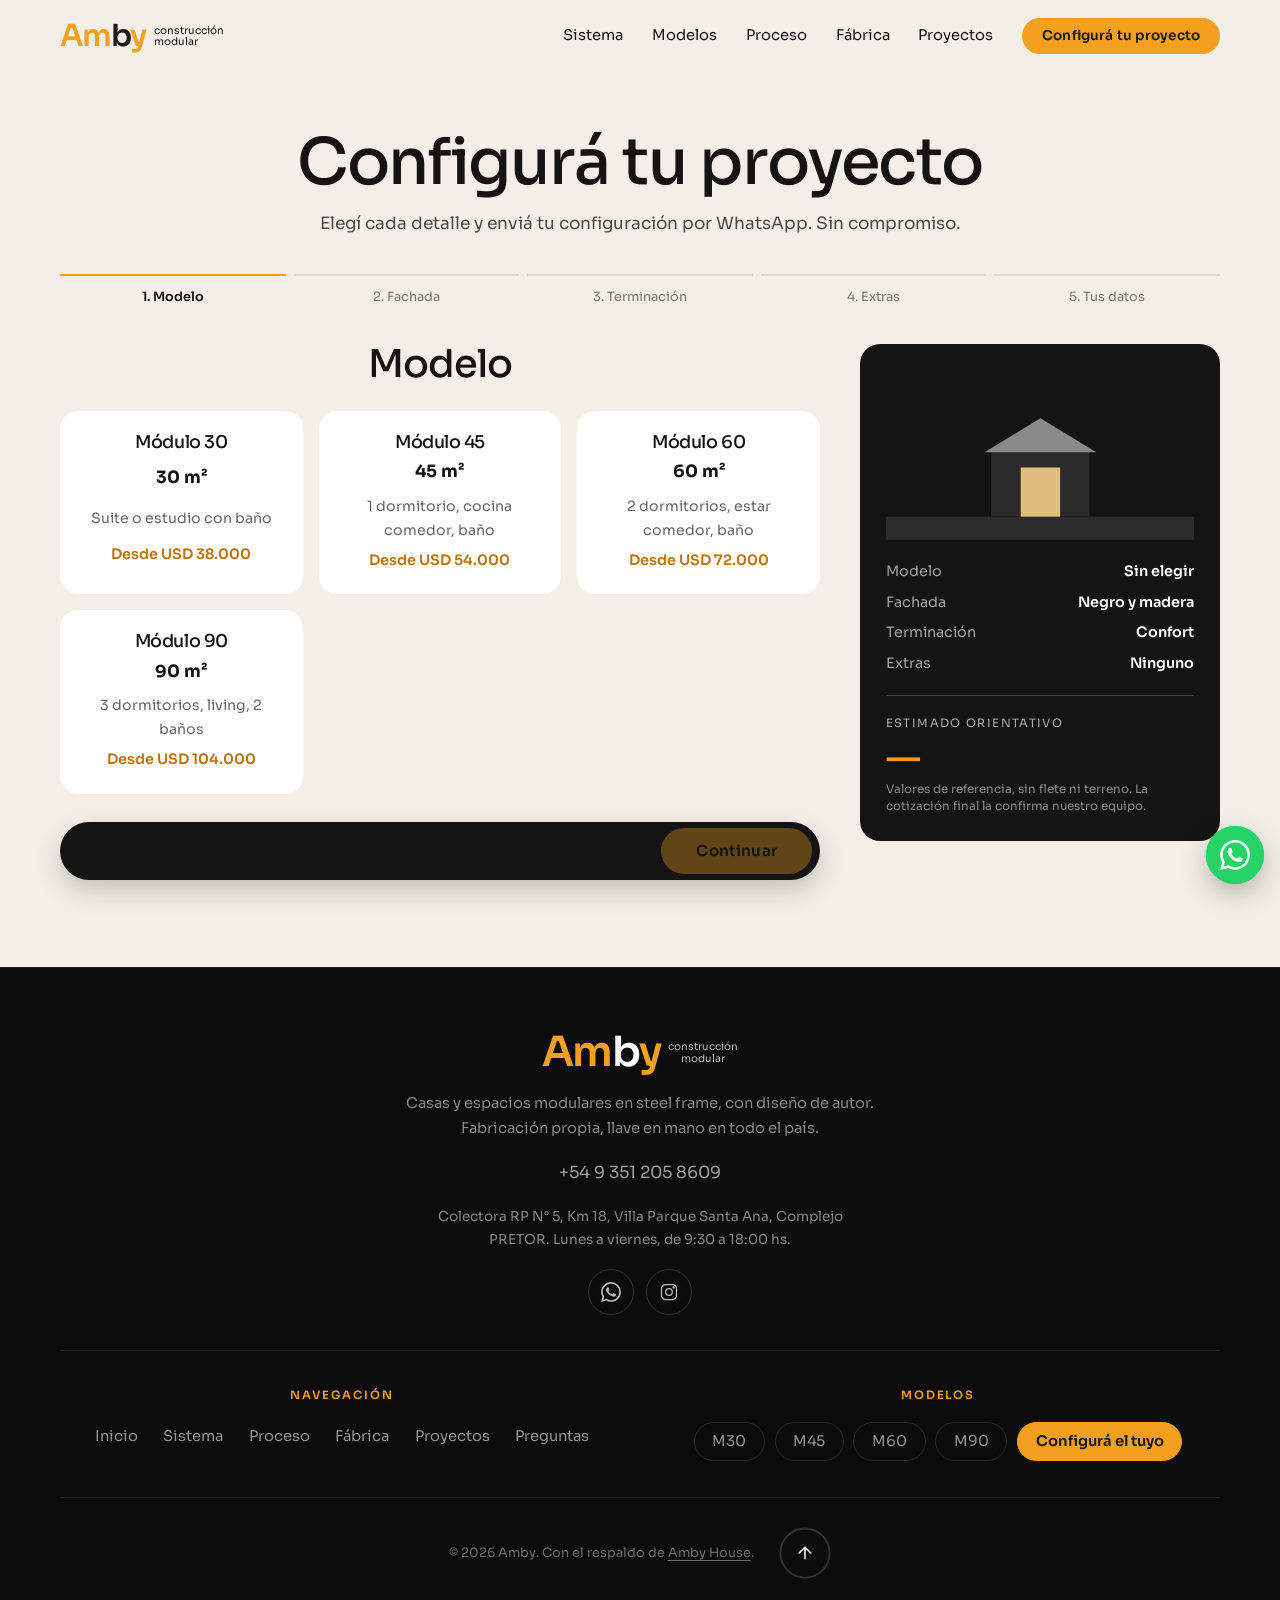
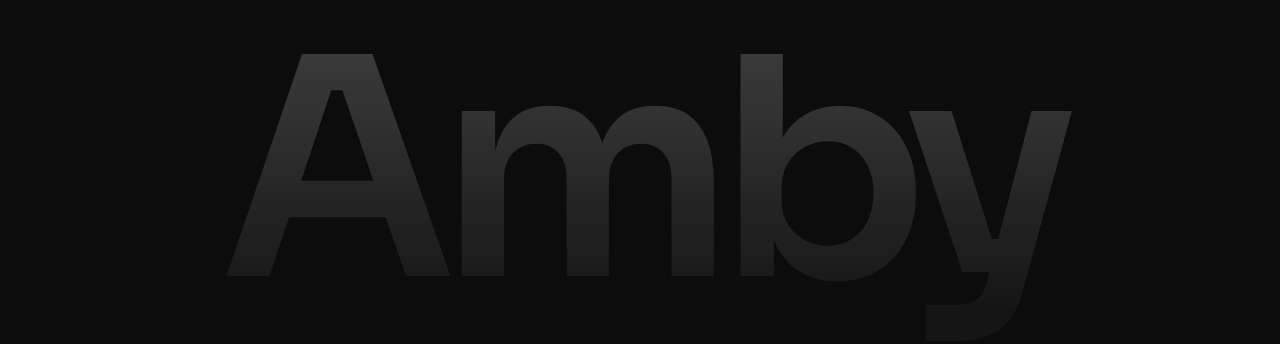
==== configurador.html @ 363e6361 "update" ====
<!DOCTYPE html>
<html lang="es-AR">
<head>
<meta charset="utf-8">
<meta name="viewport" content="width=device-width, initial-scale=1">
<title>Configurá tu proyecto | Amby</title>
<meta name="description" content="Elegí modelo, fachada, terminación y extras de tu casa modular en steel frame y envianos tu proyecto por WhatsApp.">
<link rel="canonical" href="https://TU-DOMINIO.com.ar/configurador.html">
<meta name="theme-color" content="#F3EFE8">
<meta property="og:type" content="website"><meta property="og:locale" content="es_AR">
<meta property="og:title" content="Configurá tu proyecto | Amby"><meta property="og:description" content="Armá tu casa modular en minutos.">
<meta property="og:image" content="https://TU-DOMINIO.com.ar/img/og.jpg">
<link rel="icon" href="img/favicon.svg" type="image/svg+xml">
<link rel="preconnect" href="https://fonts.googleapis.com"><link rel="preconnect" href="https://fonts.gstatic.com" crossorigin>
<link rel="stylesheet" href="https://fonts.googleapis.com/css2?family=Sora:wght@400;500;600&display=swap">
<link rel="stylesheet" href="css/styles.css">
<noscript><style>.rv{opacity:1;transform:none}</style></noscript>
</head>
<body>
<a class="skip" href="#contenido">Saltar al contenido</a><div class="bar"></div>
<header class="top"><div class="wrap">
  <a class="brand" href="index.html" aria-label="Amby, construcción modular"><span>Am<i>b</i>y</span><small>construcción<br>modular</small></a>
  <button class="burger" aria-expanded="false" aria-controls="menu" aria-label="Abrir menú"><i></i><i></i></button>
  <nav id="menu" aria-label="Principal"><a href="index.html#sistema">Sistema</a><a href="index.html#modelos">Modelos</a><a href="index.html#proceso">Proceso</a>
<a href="index.html#fabrica">Fábrica</a><a href="proyectos.html">Proyectos</a><a class="btn small" href="configurador.html">Configurá tu proyecto</a></nav>
</div></header>
<main id="contenido" class="pg"><div class="wrap">
  <h1>Configurá tu proyecto</h1><p>Elegí cada detalle y enviá tu configuración por WhatsApp. Sin compromiso.</p>
  <ol class="stp" id="stp" aria-label="Pasos"></ol><p class="stl" id="stl" aria-live="polite"></p>
  <div class="cfg"><div><div id="panel" aria-live="polite"></div>
    <div class="nav2"><button class="back" id="back" type="button" aria-label="Volver al paso anterior"><svg viewBox="0 0 24 24" aria-hidden="true"><path d="M19 12H5M12 19l-7-7 7-7"/></svg></button><p class="mini" id="mini"></p><button class="btn" id="next" type="button">Continuar</button></div></div>
    <aside class="side" id="sum" aria-label="Resumen de tu proyecto"></aside></div>
</div></main>
<footer><div class="wrap">
  <div class="f-head">
    <a class="brand" href="index.html" aria-label="Amby, construcción modular"><span>Am<i>b</i>y</span><small>construcción<br>modular</small></a>
    <p>Casas y espacios modulares en steel frame, con diseño de autor. Fabricación propia, llave en mano en todo el país.</p>
    <a class="f-tel" data-d="empresa.tel" href="https://wa.me/5493512058609" data-wa="">+54 9 351 205 8609</a>
    <p class="f-addr"><span data-d="empresa.direccion">Colectora RP N° 5, Km 18, Villa Parque Santa Ana, Complejo PRETOR</span>. <span data-d="empresa.horario">Lunes a viernes, de 9:30 a 18:00 hs</span>.</p>
    <div class="f-soc"><a href="https://wa.me/5493512058609" aria-label="WhatsApp" data-wa=""><svg viewBox="0 0 24 24" fill="none" stroke="currentColor" stroke-width="1.5" stroke-linecap="round" stroke-linejoin="round" aria-hidden="true"><path d="M21 12a9 9 0 0 1-13.4 7.8L3 21l1.3-4.4A9 9 0 1 1 21 12z"/><path d="M9 8.5c0 3.5 3 6.5 6.5 6.5l1.2-1.4-2-1-.9.8c-.9-.4-1.8-1.3-2.2-2.2l.8-.9-1-2z"/></svg></a><a href="https://www.instagram.com/amby.arg" rel="noopener" aria-label="Instagram"><svg viewBox="0 0 24 24" fill="none" stroke="currentColor" stroke-width="1.5" stroke-linecap="round" stroke-linejoin="round" aria-hidden="true"><rect x="3" y="3" width="18" height="18" rx="5"/><circle cx="12" cy="12" r="4"/><circle cx="17.5" cy="6.5" r=".6"/></svg></a></div>
  </div>
  <div class="f-links">
    <div class="f-grp" role="navigation" aria-label="Navegación del sitio"><span>Navegación</span><div><a href="index.html">Inicio</a><a href="index.html#sistema">Sistema</a><a href="index.html#proceso">Proceso</a>
<a href="index.html#fabrica">Fábrica</a><a href="proyectos.html">Proyectos</a><a href="index.html#faq">Preguntas</a></div></div>
    <div class="f-grp" role="navigation" aria-label="Modelos"><span>Modelos</span><div class="pills"><a href="modelo-m30.html">M30</a><a href="modelo-m45.html">M45</a><a href="modelo-m60.html">M60</a><a href="modelo-m90.html">M90</a><a class="pcta" href="configurador.html">Configurá el tuyo</a></div></div>
  </div>
  <div class="f-bot"><p>© <span id="y">2026</span> Amby. Con el respaldo de <a href="https://ambyhouse.com" rel="noopener">Amby House</a>.</p><button class="up" type="button" aria-label="Volver arriba"><svg class="rg" viewBox="0 0 44 44" aria-hidden="true"><circle class="tr" cx="22" cy="22" r="20"/><circle class="pg2" cx="22" cy="22" r="20" pathLength="1"/></svg><svg class="ar" viewBox="0 0 24 24" aria-hidden="true"><path d="M12 19V5M5 12l7-7 7 7"/></svg></button></div>
  <div class="f-mark" aria-hidden="true">Amby</div>
</div></footer>
<script src="js/data.js" defer></script>
<script src="js/configurador.js" defer></script>
<script src="js/main.js" defer></script>
<a class="wa" href="https://wa.me/5493512058609?text=Hola%20Amby%2C%20quiero%20consultar%20por%20un%20proyecto" target="_blank" rel="noopener" aria-label="Escribinos por WhatsApp" data-wa="consulta"><svg viewBox="0 0 24 24" fill="none" stroke="currentColor" stroke-width="1.7" stroke-linecap="round" stroke-linejoin="round" aria-hidden="true"><path d="M21 12a9 9 0 0 1-13.4 7.8L3 21l1.3-4.4A9 9 0 1 1 21 12z"/><path d="M9 8.5c0 3.5 3 6.5 6.5 6.5l1.2-1.4-2-1-.9.8c-.9-.4-1.8-1.3-2.2-2.2l.8-.9-1-2z"/></svg></a>
</body></html>
---- css/styles.css ----
:root{--o:#F2A01E;--od:#B9740A;--ink:#141414;--iv:#F3EFE8;--r:20px;--f:'Sora',system-ui,sans-serif;--s:'Cormorant Garamond',Georgia,serif;--e:cubic-bezier(.2,.7,.2,1);--pad:clamp(1.1rem,4vw,2.5rem);--ln:rgba(128,128,128,.35)}
*{box-sizing:border-box;margin:0;min-width:0;-webkit-tap-highlight-color:transparent}
html{scroll-behavior:smooth;scroll-padding-top:84px;overflow-x:clip;max-width:100%}
@supports not (overflow:clip){html,body{overflow-x:hidden}}
body{font:400 1.0625rem/1.7 var(--f);color:var(--ink);background:var(--iv);overflow-x:clip;max-width:100%;overflow-wrap:break-word;-webkit-font-smoothing:antialiased;animation:pg .8s var(--e)}
@keyframes pg{from{opacity:0}}
img,svg{max-width:100%;display:block}img{background:#2b2b2b;object-fit:cover;height:auto}
a{color:inherit}button{font:inherit;color:inherit}
:focus{outline:0}:focus-visible{outline:3px solid var(--o);outline-offset:3px}
.skip{position:absolute;left:-999px}.skip:focus{left:8px;top:8px;background:#fff;padding:8px;z-index:99}
.wrap{width:100%;max-width:1240px;margin-inline:auto;padding-inline:var(--pad)}
.sec{padding-block:clamp(4rem,10vw,8rem)}.alt{background:var(--ink);color:#fff}.dark{background:#0c0c0c;color:#fff}
h1,h2,h3{font-weight:500;line-height:1.08;letter-spacing:-.03em}
h2{font-size:clamp(2rem,5vw,3.6rem);margin-bottom:3rem;max-width:20ch}
h2::before{content:"";display:block;width:56px;height:2px;background:var(--o);margin-bottom:1.3rem;transform-origin:left;transition:transform 1.1s var(--e) .25s}h2.rv::before{transform:scaleX(0)}h2.rv.in::before{transform:none}

h3{font-weight:600;font-size:1.1rem;letter-spacing:0}
.bar{position:fixed;top:0;left:0;height:2px;width:100%;background:var(--o);transform:scaleX(var(--p,0));transform-origin:0;z-index:60}
.top{position:fixed;top:0;left:0;right:0;z-index:50;color:#fff;background:rgba(14,14,14,.85);backdrop-filter:blur(14px);transition:background .4s}
body.home .top:not(.sc){background:linear-gradient(rgba(14,14,14,.5),transparent);backdrop-filter:none}
.top .wrap{display:flex;align-items:center;justify-content:space-between;height:72px;transition:height .4s}.top.sc .wrap{height:60px}
.brand{display:flex;gap:.5rem;align-items:center;text-decoration:none}
.brand span{font:600 1.9rem/1 var(--f);color:var(--o);letter-spacing:-.04em}.brand small{font-size:.65rem;line-height:1.1}
nav{display:flex;gap:1.8rem;align-items:center}
nav a:not(.btn){text-decoration:none;font-size:.92rem;position:relative}
nav a:not(.btn)::after{content:"";position:absolute;left:0;bottom:-5px;height:1px;width:100%;background:var(--o);transform:scaleX(0);transform-origin:right;transition:transform .4s var(--e)}
nav a:not(.btn):hover::after{transform:scaleX(1);transform-origin:left}
.burger{display:none;background:0;border:0;width:44px;height:44px;cursor:pointer}
.burger i{display:block;height:2px;background:#fff;margin:7px 10px;transition:transform .3s}
.burger[aria-expanded=true] i:first-child{transform:translateY(4.5px) rotate(45deg)}.burger[aria-expanded=true] i:last-child{transform:translateY(-4.5px) rotate(-45deg)}
.btn{display:inline-block;background:var(--o);color:var(--ink);font-weight:600;padding:.95rem 2rem;border-radius:99px;border:0;text-decoration:none;cursor:pointer;position:relative;overflow:hidden;transition:transform .25s var(--e),box-shadow .3s;user-select:none}
.btn::after{content:"";position:absolute;inset:0;background:linear-gradient(100deg,transparent 30%,rgba(255,255,255,.6),transparent 70%);transform:translateX(-120%)}
.btn:hover{box-shadow:0 12px 30px rgba(242,160,30,.45)}.btn:hover::after{transform:translateX(120%);transition:transform .8s}
.btn:active{transform:scale(.96)}.btn.small{padding:.55rem 1.2rem;font-size:.88rem}.btn.ghost{background:0;box-shadow:inset 0 0 0 1.5px currentColor}.btn.ghost:hover{box-shadow:inset 0 0 0 1.5px var(--o);color:var(--o)}
.btn[disabled]{opacity:.35;pointer-events:none}
.link{font-weight:600;text-underline-offset:6px;text-decoration-color:var(--o)}
.hero{position:relative;min-height:100svh;display:grid;align-items:end;color:#fff;isolation:isolate;overflow:hidden;padding:9rem 0 clamp(3rem,9vh,6rem)}
.hero-img{position:absolute;inset:0;z-index:-1}
.hero-img img{width:100%;height:116%;transform:translateY(var(--py,0));animation:zoom 2.2s var(--e) both}
.hero-img::after{content:"";position:absolute;inset:0;background:linear-gradient(180deg,rgba(14,14,14,.45),rgba(14,14,14,.05) 40%,rgba(14,14,14,.9))}
@keyframes zoom{from{scale:1.18;opacity:.3}}
.hero h1{font-size:clamp(2.2rem,7.5vw,6rem);max-width:13ch}.hero h1 span{display:block;overflow:hidden;padding-bottom:.08em}
.hero h1 span>i{display:block;font-style:normal;animation:up 1s var(--e) both}.hero h1 span:nth-child(2)>i{animation-delay:.15s}
.hero h1 b{font:italic 500 1.12em/1 var(--s);color:var(--o);letter-spacing:-.01em}
@keyframes up{from{transform:translateY(105%)}}
.hero p{max-width:44ch;margin:1.8rem 0 2.2rem;font-size:1.1rem;color:rgba(255,255,255,.85);animation:fd 1s var(--e) .5s both}
.acts{display:flex;gap:1.5rem;align-items:center;flex-wrap:wrap}.hero .acts{animation:fd 1s var(--e) .65s both}
@keyframes fd{from{opacity:0;transform:translateY(16px)}}
.hero::after{content:"";position:absolute;right:var(--pad);bottom:0;width:1px;height:70px;background:linear-gradient(var(--o),transparent);animation:cue 2.2s ease-in-out infinite;transform-origin:top}
@keyframes cue{0%{transform:scaleY(0)}60%{transform:scaleY(1);opacity:1}100%{opacity:0}}
.facts{background:var(--ink);color:#fff;padding-block:4rem}.facts .wrap{display:grid;grid-template-columns:repeat(3,minmax(0,1fr));gap:1.2rem}
.facts p{border-top:1px solid var(--ln);padding-top:1rem;font-size:.8rem;letter-spacing:.12em;text-transform:uppercase}
.facts strong{display:block;font-weight:500;font-size:clamp(2rem,6vw,4.5rem);line-height:1.1;letter-spacing:-.03em;text-transform:none;color:var(--o)}
.strip{overflow:hidden;background:var(--o);color:var(--ink);padding:1.1rem 0;white-space:nowrap}
.strip div{display:inline-flex;gap:3rem;animation:mq 30s linear infinite;font:italic 500 1.5rem/1 var(--s)}.strip:hover div{animation-play-state:paused}
@keyframes mq{to{transform:translateX(-50%)}}
.rules{list-style:none;padding:0;display:grid;grid-template-columns:repeat(auto-fit,minmax(min(100%,230px),1fr));gap:2.5rem;counter-reset:r}
.rules li{counter-increment:r;border-top:1px solid var(--ln);padding-top:1.2rem}
.rules li::before{content:"0" counter(r);display:block;font:italic 500 2.6rem/1 var(--s);color:var(--od);margin-bottom:1rem;transition:transform .5s var(--e)}.rules li:hover::before{transform:translateX(10px)}
.cards{display:grid;grid-template-columns:repeat(auto-fit,minmax(min(100%,250px),1fr));gap:1.2rem}
.card{position:relative;aspect-ratio:3/4;border-radius:var(--r);overflow:hidden;color:#fff;text-decoration:none;isolation:isolate;transition:box-shadow .4s}
.card:hover{box-shadow:0 30px 60px rgba(0,0,0,.5)}
.card .im,.card img{position:absolute;inset:0;width:100%;height:100%}.card img{transition:transform 1.1s var(--e)}.card:hover img{transform:scale(1.07)}
.card::before{content:"";position:absolute;inset:0;z-index:1;background:linear-gradient(transparent 35%,rgba(10,10,10,.92))}
.card::after{content:"";position:absolute;inset:0;z-index:1;background:radial-gradient(380px circle at var(--mx,50%) var(--my,50%),rgba(242,160,30,.2),transparent 60%);opacity:0;transition:opacity .4s;pointer-events:none}.card:hover::after{opacity:1}
.card .t{position:absolute;z-index:2;left:0;right:0;bottom:0;padding:1.6rem;display:grid;gap:.4rem}
.card h3{font-weight:500;font-size:1.9rem;letter-spacing:-.02em}.card span{opacity:.8;font-size:.9rem}
.card em{font-style:normal;color:var(--o);font-weight:600;font-size:.9rem;max-height:0;opacity:0;overflow:hidden;transition:max-height .5s var(--e),opacity .5s}.card:hover em,.card:focus-visible em{max-height:2rem;opacity:1}
@media(hover:none){.card em{max-height:2rem;opacity:1}}
.steps{list-style:none;padding:0;display:grid;grid-template-columns:repeat(auto-fit,minmax(min(100%,200px),1fr));gap:2rem;counter-reset:s;position:relative}
.steps::before,.steps::after{content:"";position:absolute;left:0;top:24px;height:1px;width:100%;background:var(--ln)}.steps::after{background:var(--o);transform:scaleX(var(--sp,0));transform-origin:left}
.steps li{counter-increment:s;position:relative;z-index:1}
.steps li::before{content:counter(s);display:grid;place-items:center;width:48px;height:48px;border:1px solid var(--o);border-radius:50%;margin-bottom:1.2rem;font-weight:600;background:var(--iv);transition:background .5s .2s}.steps li.in::before{background:var(--o)}
.grid{display:grid;grid-template-columns:repeat(6,minmax(0,1fr));gap:1.2rem}.grid figure{grid-column:span 2}.grid figure:nth-child(-n+2){grid-column:span 3}
.grid .im{overflow:hidden;border-radius:var(--r);margin-bottom:.9rem}.grid img{width:100%;aspect-ratio:10/7;transition:transform 1s var(--e)}.grid figure:hover img{transform:scale(1.06)}
.rv .im img,.rv.main img,.thumbs .rv img{scale:1.2;transition:scale 1.8s var(--e)}.rv.in .im img,.rv.in.main img,.thumbs .rv.in img{scale:1}
details{border-bottom:1px solid var(--ln);padding:1.3rem 0;max-width:780px}summary{cursor:pointer;font-weight:600;list-style:none;display:flex;justify-content:space-between;gap:1rem}summary::-webkit-details-marker{display:none}
summary::after{content:"+";transition:transform .4s var(--e);font-size:1.5rem;line-height:1;color:var(--od)}details[open] summary::after{transform:rotate(135deg)}details p{margin-top:.7rem}
.cta{text-align:center;background:radial-gradient(70% 90% at 50% 0%,rgba(242,160,30,.25),#0c0c0c 72%)}.cta .wrap{display:grid;gap:1.6rem;justify-items:center}.cta h2{margin:0;max-width:16ch;font-size:clamp(2.2rem,6vw,4.5rem)}.cta h2::before{margin-inline:auto;transform-origin:center}.cta p{max-width:48ch;opacity:.8}.cta .acts{justify-content:center}
footer{background:#0c0c0c;color:#bbb;padding-block:3.5rem;font-size:.92rem;border-top:1px solid #222}footer .wrap{display:grid;gap:.6rem}.tiny{font-size:.78rem;opacity:.5}
.rv{opacity:0;transform:translateY(32px);transition:opacity .9s var(--e),transform .9s var(--e);transition-delay:var(--d,0s)}.rv.in{opacity:1;transform:none}
.pg{padding-block:8rem 5rem}.pg h1{font-size:clamp(2.2rem,6vw,4rem);margin-bottom:.8rem}.pg>.wrap>p{margin-bottom:2.2rem;opacity:.75}
.stp{list-style:none;padding:0;display:flex;gap:.5rem;margin-bottom:2.2rem}.stp li{flex:1;font-size:.8rem;padding-top:.7rem;border-top:2px solid var(--ln);transition:border-color .5s,color .5s;opacity:.55}.stp li.on{border-color:var(--o);opacity:1;font-weight:600}
.cfg{display:grid;grid-template-columns:minmax(0,1fr) minmax(0,360px);gap:2.5rem;align-items:start}
.opts{display:grid;grid-template-columns:repeat(auto-fill,minmax(min(100%,210px),1fr));gap:1rem}
.opt{text-align:left;background:#fff;border:1.5px solid transparent;border-radius:18px;padding:1.3rem;cursor:pointer;display:grid;gap:.4rem;transition:border-color .3s,transform .3s var(--e),box-shadow .3s}
.opt:hover{transform:translateY(-5px);box-shadow:0 18px 36px rgba(0,0,0,.1)}.opt[aria-pressed=true]{border-color:var(--o);box-shadow:0 0 0 4px rgba(242,160,30,.18)}
.opt small{opacity:.65}.sw{width:100%;height:60px;border-radius:12px;margin-bottom:.4rem;box-shadow:inset 0 0 0 1px rgba(0,0,0,.12)}
.panel{animation:fade .6s var(--e)}@keyframes fade{from{opacity:0;transform:translateX(20px)}}
.nav2{display:flex;justify-content:space-between;margin-top:2rem}
.side{position:sticky;top:92px;background:var(--ink);color:#fff;border-radius:var(--r);padding:1.6rem;display:grid;gap:1.2rem}
.side svg{width:100%;height:auto}.side .roof,.side .wall{transition:fill .6s}
.side dl{display:grid;grid-template-columns:auto minmax(0,1fr);gap:.4rem 1rem;font-size:.9rem}.side dt{opacity:.6}.side dd{text-align:right;font-weight:600}
.fm{display:grid;gap:1rem;max-width:520px}.fm label{display:grid;gap:.3rem;font-size:.9rem;font-weight:600}
.fm input,.fm textarea{font:300 1rem var(--f);padding:.85rem 1rem;border:1.5px solid transparent;border-radius:14px;background:#fff;width:100%}.fm input:focus,.fm textarea:focus{border-color:var(--o)}
.err{color:#b00020;font-size:.9rem}
.md{display:grid;grid-template-columns:minmax(0,1.2fr) minmax(0,1fr);gap:clamp(1.5rem,4vw,3.5rem);align-items:start}
.md .main{border-radius:var(--r);overflow:hidden;aspect-ratio:4/3}.md .main img{width:100%;height:100%}
.thumbs{display:grid;grid-template-columns:1fr 1fr;gap:1rem;margin-top:1rem}.thumbs>div{border-radius:18px;overflow:hidden}.thumbs img{width:100%;aspect-ratio:4/3}
.specs{display:grid;grid-template-columns:auto minmax(0,1fr);gap:.8rem 1.5rem;margin:1.5rem 0 2rem;padding:1.3rem 0;border-block:1px solid var(--ln)}.specs dt{opacity:.6}.specs dd{font-weight:600}
.crumb{font-size:.85rem;opacity:.7;margin-bottom:1.2rem}.crumb a{text-underline-offset:4px}
.chips{display:flex;gap:.6rem;flex-wrap:wrap;margin-bottom:2rem}
.chip{background:0;border:1.5px solid var(--ln);border-radius:99px;padding:.5rem 1.2rem;cursor:pointer;transition:background .3s,border-color .3s}.chip:hover{border-color:var(--o)}.chip[aria-pressed=true]{background:var(--o);border-color:var(--o);color:var(--ink);font-weight:600}
.grid figure.out{display:none}.grid figure.pop{animation:pop .6s var(--e)}@keyframes pop{from{opacity:0;transform:scale(.95)}}.grid.flt figure{grid-column:span 2}
@media(max-width:860px){
 .burger{display:block}
 nav{position:absolute;top:100%;left:0;right:0;flex-direction:column;align-items:flex-start;background:#141414;padding:1.2rem var(--pad) 1.8rem;gap:1.2rem;clip-path:inset(0 0 100% 0);transition:clip-path .5s var(--e)}
 nav.open{clip-path:inset(0)}
 .cfg,.md{grid-template-columns:minmax(0,1fr)}.side{position:static}
 .grid{grid-template-columns:repeat(2,minmax(0,1fr))}.grid figure,.grid figure:nth-child(-n+2),.grid.flt figure{grid-column:span 1}.grid figure:last-child:nth-child(odd){grid-column:span 2}
 .steps::before,.steps::after{display:none}.stp li{font-size:0}.stp li.on{font-size:.8rem}
 .facts p{font-size:.68rem}
}
@media(prefers-reduced-motion:reduce){*,*::before,*::after{animation:none!important;transition:none!important;scroll-behavior:auto!important}.rv{opacity:1;transform:none}.rv .im img,.rv.main img{scale:1}h2::before{transform:none}}
/* ajustes: imágenes, placeholders, stepper, tipografía */
h1,h2,h3,summary,.chip,.btn,.opt{overflow-wrap:normal;hyphens:none}
.ph{background:#2b2b2b url("data:image/svg+xml,%3Csvg xmlns='http://www.w3.org/2000/svg' viewBox='0 0 64 64'%3E%3Cpath d='M10 52V30L32 10l22 20v22z' fill='none' stroke='%23F2A01E' stroke-width='1.5' opacity='.55'/%3E%3C/svg%3E") center/72px no-repeat}
.panel h2{font-size:clamp(1.6rem,4vw,2.4rem);margin-bottom:1.6rem}.panel h2::before{display:none}
.stl{display:none}
@media(max-width:860px){
 .stp li,.stp li.on{font-size:0;min-height:0}
 .stl{display:block;font-size:.85rem;font-weight:600;margin:-1.2rem 0 1.6rem}
 .nav2{padding:1.2rem 0 .9rem}
}
@media(max-width:560px){
 .grid,.grid.flt{grid-template-columns:minmax(0,1fr)}.grid figure,.grid figure:nth-child(-n+2),.grid.flt figure,.grid figure:last-child:nth-child(odd){grid-column:span 1}
 .thumbs{gap:.7rem}
}
/* pulido general */
::selection{background:var(--o);color:var(--ink)}
html{scrollbar-width:thin;scrollbar-color:var(--o) var(--ink)}
.btn{display:inline-flex;align-items:center;justify-content:center;white-space:nowrap;line-height:1.2;letter-spacing:.01em;padding:.9rem 1.9rem;font-size:.95rem}
.btn.small{padding:.6rem 1.25rem;font-size:.85rem}
.fm textarea{resize:none;height:7.5rem}
.panel.still{animation:none}
.opt .pr,.pr{font-style:normal;color:var(--od);font-weight:600;font-size:.9rem}
.card .from{color:var(--o);font-weight:600;opacity:1}
.side svg{max-height:210px;margin-inline:auto}.side dd small{display:block;opacity:.65;font-weight:400;font-size:.8rem}
.tot{border-top:1px solid rgba(255,255,255,.18);padding-top:1.1rem;display:grid;gap:.3rem}.tot span{font-size:.72rem;letter-spacing:.12em;text-transform:uppercase;opacity:.65}
.tot strong{font-weight:500;font-size:2.4rem;line-height:1;color:var(--o);letter-spacing:-.02em;font-variant-numeric:tabular-nums}.tot small{opacity:.5;font-size:.74rem;line-height:1.45}
.mini{display:none}
@media(min-width:861px){footer .wrap{grid-template-columns:minmax(0,1fr) auto}footer .tiny{grid-column:1/-1;border-top:1px solid #222;padding-top:1rem;margin-top:.8rem}}
@media(max-width:860px){
 .nav2{flex-wrap:wrap;gap:.7rem;align-items:center}.mini{display:block;flex-basis:100%;text-align:center;font-size:.8rem;opacity:.85}.mini strong{color:var(--od);font-weight:600}
 .nav2 .btn{padding:.8rem 1.4rem;font-size:.92rem}#next{flex:1}
}
@media(max-width:860px){.nav2{padding-top:2.2rem}}
/* centrado y composición */
h2{text-align:center;margin-inline:auto}h2::before{margin-inline:auto;transform-origin:center}
.hero{align-items:center;text-align:center;padding-block:8rem 6rem}.hero h1{margin-inline:auto;max-width:15ch}.hero p{margin-inline:auto}.hero .acts{justify-content:center}.hero::after{left:50%;right:auto}
.facts p,.rules li,.steps li,.card .t,.grid figcaption,.opt{text-align:center}
.card .t{justify-items:center}.steps li::before{margin-inline:auto}.opt{justify-items:center}
details{margin-inline:auto}.chips,.pg>.wrap>.acts{justify-content:center}
.pg>.wrap>h1,.pg>.wrap>p:not(.crumb),.stl,.stp li{text-align:center}.fm{margin-inline:auto}.panel h2{text-align:center}
/* footer */
footer{padding-block:5rem 0;overflow:hidden;text-align:center}footer .wrap{display:block}
.f-head{display:grid;justify-items:center;gap:1.3rem;padding-bottom:3rem}.f-head p{max-width:46ch;opacity:.7}.f-head .brand{justify-content:center}.f-head .brand span{font-size:2.6rem}
.f-soc{display:flex;gap:.8rem}.f-soc a{width:46px;height:46px;border-radius:50%;border:1px solid #333;display:grid;place-items:center;transition:background .3s,border-color .3s,color .3s,transform .4s var(--e)}.f-soc a:hover{background:var(--o);border-color:var(--o);color:var(--ink);transform:translateY(-4px)}.f-soc svg{width:20px;height:20px}
.f-bot{display:flex;justify-content:center;align-items:center;gap:1.5rem;flex-wrap:wrap;padding-block:1.8rem;font-size:.8rem}.f-bot p{opacity:.55}.f-bot a{text-underline-offset:3px}
.up{width:44px;height:44px;border-radius:50%;border:1px solid #333;background:0;color:#fff;cursor:pointer;font-size:1.1rem;transition:background .3s,border-color .3s,color .3s,transform .4s var(--e)}.up:hover{background:var(--o);border-color:var(--o);color:var(--ink);transform:translateY(-4px)}
.f-mark{font:600 clamp(5rem,27vw,19rem)/.78 var(--f);letter-spacing:-.06em;color:transparent;-webkit-text-stroke:1px rgba(255,255,255,.1);user-select:none;margin-bottom:-.06em;height:.8em;overflow:hidden}
.hero-img.ph{background-image:none}
/* footer compacto y hero móvil */
footer{padding-top:4rem}.f-head{padding-bottom:2.2rem;gap:1.1rem}.f-tel{font-size:1.05rem;text-decoration:none;opacity:.85;transition:color .3s}.f-tel:hover{color:var(--o)}
.f-links{display:grid;grid-template-columns:repeat(2,minmax(0,1fr));gap:2rem;padding:2.2rem 0;border-block:1px solid #222}
.f-grp{display:grid;gap:1rem;justify-items:center;align-content:start}.f-grp>span{font-size:.72rem;letter-spacing:.16em;text-transform:uppercase;color:var(--o);font-weight:600}
.f-grp div{display:flex;flex-wrap:wrap;justify-content:center;gap:.5rem 1.6rem}
.f-grp a{text-decoration:none;opacity:.78;padding-block:.15rem;background:linear-gradient(var(--o),var(--o)) 50% 100%/0 1px no-repeat;transition:opacity .3s,color .3s,background-size .4s var(--e),border-color .3s}.f-grp a:hover{opacity:1;color:#fff;background-size:100% 1px}
.f-grp .pills{gap:.6rem}.f-grp .pills a{border:1px solid #333;border-radius:99px;padding:.4rem 1.1rem;background:none}.f-grp .pills a:hover{border-color:var(--o);color:var(--o)}
.f-grp .pills a.pcta{background:var(--o);border-color:var(--o);color:var(--ink);opacity:1;font-weight:600}.f-grp .pills a.pcta:hover{color:var(--ink);filter:brightness(1.08)}
@media(max-width:700px){
 .f-links{grid-template-columns:minmax(0,1fr);gap:1.6rem;padding:1.8rem 0}.f-grp div{gap:.4rem 1.3rem}.f-grp .pills{gap:.5rem}
 .hero p{display:none}.hero .acts{flex-wrap:nowrap;gap:.7rem}.hero .acts .btn{padding:.8rem 1.35rem;font-size:.9rem}.hero h1{font-size:clamp(2.4rem,11vw,3.2rem)}
}
@media(min-width:421px){.d{display:inline}}@media(max-width:420px){.d{display:none}}
.hero .btn.ghost,.dark .btn.ghost,.alt .btn.ghost{color:#fff}.hero .btn.ghost:hover,.dark .btn.ghost:hover{color:var(--o)}
.f-grp a{white-space:nowrap;flex:none}
@media(max-width:700px){.hero .acts{margin-top:2.2rem}}
/* ===== versión clara: domina el blanco ===== */
.brand span i{font-style:normal;color:#1d1d1d}footer .brand span i{color:#fff}
.top,body.home .top:not(.sc){background:#F3EFE8;color:var(--ink);backdrop-filter:blur(14px)}.top.sc{box-shadow:0 1px 0 rgba(0,0,0,.08)}
.burger i{background:var(--ink)}
.alt{background:#fff;color:var(--ink)}.dark{color:var(--ink)}
.cta{background:radial-gradient(70% 90% at 50% 0%,rgba(242,160,30,.28),transparent 72%),var(--iv)}
.facts{background:#fff;color:var(--ink)}.facts strong{color:var(--od)}
.card{box-shadow:0 14px 34px rgba(0,0,0,.1)}
.hero .btn.ghost,.dark .btn.ghost,.alt .btn.ghost{color:inherit}
/* hero */
.hero{position:relative;min-height:100svh;display:grid;align-items:center;background:#141414;color:#fff;padding:8rem 0 clamp(3rem,9vh,6rem);text-align:center;isolation:isolate;overflow:hidden}
.hero::after{display:none}
.hero h1 b{color:var(--o)}.hero p{color:rgba(255,255,255,.88);margin:1.4rem auto 2rem;font-size:1.05rem}
.hero .acts{margin-top:0;justify-content:center;align-items:center}
.hero-img{position:absolute;inset:0;z-index:-1;margin:0}
.hero-img picture{display:block;width:100%;height:100%}
.hero-img img{width:100%;height:116%;object-fit:cover}
.hero-img::after{content:"";position:absolute;inset:0;background:linear-gradient(180deg,rgba(14,14,14,.5),rgba(14,14,14,.3) 45%,rgba(14,14,14,.75))}
@media(max-width:700px){
 .hero{padding-top:7rem}.hero p{display:block;font-size:.98rem;margin:1.1rem auto 1.6rem}.hero .acts{margin-top:0}
 nav{background:var(--iv)}
}
/* marca de agua */
.f-mark{font:600 clamp(5rem,27vw,19rem)/1.08 var(--f);letter-spacing:-.06em;color:transparent;-webkit-text-stroke:0;background:linear-gradient(180deg,rgba(255,255,255,.22),rgba(255,255,255,.04) 90%);-webkit-background-clip:text;background-clip:text;user-select:none;pointer-events:none;height:auto;margin:0;padding-bottom:.4rem;overflow:visible}
footer{padding-bottom:0}
/* botón subir */
.up{position:relative;width:54px;height:54px;padding:0;border:0;background:none;color:#fff;border-radius:50%;cursor:pointer;display:grid;place-items:center;overflow:hidden;transition:transform .4s var(--e),color .3s}
.up .rg{position:absolute;inset:0;width:100%;height:100%;transform:rotate(-90deg)}
.up .tr{fill:none;stroke:#333;stroke-width:1.5}.up .pg2{fill:none;stroke:var(--o);stroke-width:2;stroke-linecap:round;stroke-dasharray:1;stroke-dashoffset:calc(1 - var(--p,0));transition:stroke-dashoffset .15s linear}
.up::before{content:"";position:absolute;inset:6px;border-radius:50%;background:var(--o);transform:scale(0);transition:transform .45s var(--e)}
.up:hover,.up:focus-visible{background:none;transform:translateY(-4px);color:var(--ink)}.up:hover::before,.up:focus-visible::before{transform:scale(1)}
.up .ar{position:relative;width:20px;height:20px;fill:none;stroke:currentColor;stroke-width:1.8;stroke-linecap:round;stroke-linejoin:round}
.up:hover .ar{animation:arr .7s var(--e)}
@keyframes arr{0%{transform:translateY(0)}45%{transform:translateY(-24px);opacity:0}46%{transform:translateY(24px);opacity:0}100%{transform:translateY(0);opacity:1}}

/* v2: una sola tipografía (Sora), pesos más firmes */
:root{--s:var(--f)}
h1,h2,h3{font-weight:500;letter-spacing:-.025em}
.hero h1 b{font:inherit;font-weight:600;letter-spacing:inherit}
.strip div{font:500 1.15rem/1 var(--f)}
.rules li::before{font:600 1.6rem/1 var(--f)}
.lead{max-width:52ch;margin:-1.5rem auto 3rem;text-align:center;opacity:.8}
.fab{display:grid;justify-items:center;gap:1.2rem;text-align:center}
.fab address{font:500 clamp(1.3rem,3.5vw,1.9rem)/1.35 var(--f);font-style:normal}
.fab .acts{justify-content:center}
.f-addr{font-size:.85rem;opacity:.6;max-width:46ch}
/* botón flotante de WhatsApp */
.wa{position:fixed;right:max(1rem,env(safe-area-inset-right));bottom:var(--b,max(1rem,env(safe-area-inset-bottom)));z-index:40;width:58px;height:58px;border-radius:50%;display:grid;place-items:center;background:#25D366;color:#fff;box-shadow:0 10px 26px rgba(0,0,0,.25);transition:transform .3s var(--e),opacity .3s}
.wa:hover{transform:scale(1.07)}.wa svg{width:30px;height:30px}
@media(prefers-reduced-motion:no-preference){.wa::after{content:"";position:absolute;inset:0;border-radius:50%;border:2px solid #25D366;animation:wap 2.8s ease-out 2s 3}}
@keyframes wap{from{transform:scale(1);opacity:.7}to{transform:scale(1.6);opacity:0}}

/* hero v3: la casa se arma módulo a módulo */
.hero.hz{display:grid;align-items:center;min-height:100svh;padding:7rem 0 2.5rem;text-align:left;background:#111;color:#fff;position:relative;isolation:isolate;overflow:hidden}
.hero.hz::before,.hero.hz::after{display:none}
.hz-bg{position:absolute;inset:0;z-index:-1;background:radial-gradient(60% 50% at 72% 55%,rgba(242,160,30,.22),transparent 70%),linear-gradient(rgba(255,255,255,.05) 1px,transparent 1px) 0 0/48px 48px,linear-gradient(90deg,rgba(255,255,255,.05) 1px,transparent 1px) 0 0/48px 48px;-webkit-mask:radial-gradient(90% 80% at 60% 50%,#000 30%,transparent 100%);mask:radial-gradient(90% 80% at 60% 50%,#000 30%,transparent 100%)}
.hz-in{display:grid;gap:2.5rem 3rem;align-items:center}
@media(min-width:961px){.hz-in{grid-template-columns:minmax(0,1fr) minmax(0,1.15fr)}}
.hz-eye{font-size:.8rem;letter-spacing:.14em;text-transform:uppercase;color:var(--o);margin:0 0 1.2rem}
.hero.hz h1{margin:0;max-width:none;font-size:clamp(2.7rem,7.2vw,6rem);line-height:1;font-weight:500;letter-spacing:-.04em}
.hero.hz h1 span{display:block;overflow:hidden;padding-bottom:.08em}
.hero.hz h1 i{display:block;font-style:normal;animation:hzup 1s var(--e) both}.hero.hz h1 span+span i{animation-delay:.12s}
.hero.hz h1 b{font:inherit;font-weight:600;color:var(--o)}
@keyframes hzup{from{transform:translateY(105%)}}
.hero.hz .hz-sub{margin:1.4rem 0 1.8rem;max-width:44ch;opacity:.8;font-size:1.08rem}.hero.hz .acts{justify-content:flex-start}
.hz-stage{display:grid;gap:1rem;padding:1rem 1.2rem 1.2rem;border:1px solid rgba(255,255,255,.14);border-radius:var(--r);background:rgba(255,255,255,.03);backdrop-filter:blur(8px)}
.hz-stage svg{width:100%;height:auto;overflow:visible;transform:perspective(1000px) rotateX(var(--rx,0deg)) rotateY(var(--ry,0deg));transition:transform .5s var(--e)}
.hz-stage .gr{stroke:rgba(255,255,255,.35);stroke-width:1.5}.hz-stage .sh{fill:rgba(0,0,0,.45)}
.bk{transition:transform .9s var(--e),opacity .6s}
.wl{fill:var(--wall,#a9703a);stroke:rgba(255,255,255,.3);stroke-width:1.5;transition:fill .5s}
.sl{stroke:rgba(0,0,0,.2);stroke-width:2}.gl{fill:#ffd98a;opacity:.92;stroke:#0e0e0e;stroke-width:3}.rf{fill:#0e0e0e;stroke:rgba(255,255,255,.25)}
.dm{fill:var(--o);transition:transform .9s var(--e)}.dt{fill:#fff;font:500 13px var(--f);letter-spacing:.04em}
.hz-read{display:flex;align-items:center;gap:1.2rem}.hz-read>div:nth-child(2){display:grid;gap:.15rem;flex:1}
.hz-big{display:flex;align-items:baseline;gap:.3rem}.hz-big b{font:500 clamp(3rem,7vw,4.6rem)/1 var(--f);letter-spacing:-.04em;min-width:2ch}.hz-big span{opacity:.7}
.hz-read strong{font-weight:500;font-size:1.2rem}.hz-read small{opacity:.7}.hz-read em{font-style:normal;color:var(--o);font-size:.95rem}
.hz-go{width:46px;height:46px;border-radius:50%;display:grid;place-items:center;border:1px solid rgba(255,255,255,.35);transition:background .3s,color .3s}.hz-go:hover{background:var(--o);color:#111;border-color:var(--o)}
.hz-ctl{display:flex;justify-content:space-between;align-items:center;gap:1rem;flex-wrap:wrap}
.hz-pills{display:flex;gap:.4rem}.hz-pills button{padding:.5rem .9rem;border-radius:99px;border:1px solid rgba(255,255,255,.25);background:0;color:#fff;font:600 .85rem var(--f);cursor:pointer;transition:background .3s,color .3s}
.hz-pills button[aria-pressed=true]{background:var(--o);border-color:var(--o);color:#111}
.hz-fac{display:flex;gap:.5rem}.hz-fac button{width:28px;height:28px;border-radius:50%;background:var(--c);border:2px solid rgba(255,255,255,.25);cursor:pointer}.hz-fac button[aria-pressed=true]{outline:2px solid var(--o);outline-offset:2px}
.hz-stats{grid-column:1/-1;list-style:none;margin:1rem 0 0;padding:1.2rem 0 0;border-top:1px solid rgba(255,255,255,.14);display:grid;grid-template-columns:repeat(auto-fit,minmax(150px,1fr));gap:1rem}
.hz-stats strong{display:block;font-weight:500}.hz-stats span{opacity:.65;font-size:.88rem}
@media(prefers-reduced-motion:reduce){.bk,.dm,.hero.hz h1 i{transition:none;animation:none}}

/* proceso: escena guiada por scroll */
.pz{position:relative;background:#111;color:#fff}
.pz-st{position:relative;padding:clamp(4rem,9vw,7rem) 0;display:grid;align-items:center;overflow:hidden;background:radial-gradient(55% 45% at 70% 55%,rgba(242,160,30,.16),transparent 70%),linear-gradient(rgba(255,255,255,.05) 1px,transparent 1px) 0 0/48px 48px,linear-gradient(90deg,rgba(255,255,255,.05) 1px,transparent 1px) 0 0/48px 48px}
.pz-in{display:grid;gap:1.2rem;align-content:center}
@media(min-width:961px){.pz-in{grid-template-columns:minmax(0,.85fr) minmax(0,1.3fr);grid-template-areas:"h s" "l s";gap:2rem 3rem}.pz-head{grid-area:h;align-self:end}#pz-svg{grid-area:s}.pz-list{grid-area:l;align-self:start}}
.pz h2{margin:0;font-size:clamp(1.8rem,4.6vw,3.6rem);line-height:1.02;letter-spacing:-.035em;font-weight:500}.pz h2 b{font:inherit;font-weight:600;color:var(--o)}
#pz-svg{width:100%;height:auto;overflow:visible}
.pz-shed{fill:rgba(255,255,255,.04);stroke:rgba(255,255,255,.3);stroke-width:1.5}.pz-slab{fill:rgba(255,255,255,.3)}
.pz-road{stroke:rgba(255,255,255,.28);stroke-width:2;stroke-dasharray:16 12}
.pz-cr{opacity:0}.pz-cr line{stroke:rgba(255,255,255,.55);stroke-width:3}.pz-cb{fill:none;stroke:var(--o);stroke-width:1.5;opacity:0}
.pz-tk{opacity:0}.pz-tk rect{fill:#2a2a2a;stroke:rgba(255,255,255,.35)}.pz-tk .gl{opacity:.8}.pz-tk circle{fill:#111;stroke:rgba(255,255,255,.7);stroke-width:2}
.pz-tag{opacity:0}.pz-tag rect{fill:var(--o)}.pz-tag text{fill:#111;font:600 13px var(--f)}
.pz .wl{fill-opacity:var(--fo,0);stroke:rgba(255,255,255,.6);stroke-dasharray:6 5;transition:none}.pz .sd .wl{stroke-dasharray:none;stroke:rgba(255,255,255,.3)}
.pz .sl{opacity:var(--fo,0)}.pz .rf{opacity:var(--fo,0)}.pz .gl{opacity:var(--gl,0)}.pz-tk .gl{opacity:.8}
.pz-list{list-style:none;margin:0;padding:0;display:grid;gap:.5rem;counter-reset:z}
.pz-list li{border-left:2px solid rgba(255,255,255,.15);padding:.2rem 0 .2rem 1rem;opacity:.45;transition:opacity .4s,border-color .4s}
.pz-list li.done{opacity:.7;border-color:rgba(242,160,30,.5)}.pz-list li.on{opacity:1;border-color:var(--o)}
.pz-list h3{margin:0;font:500 1.1rem var(--f)}.pz-list h3::before{counter-increment:z;content:"0" counter(z);color:var(--o);margin-right:.7rem;font-size:.8rem}
.pz-list p{margin:0;max-height:0;overflow:hidden;opacity:0;font-size:.95rem;transition:max-height .5s var(--e),opacity .4s,margin .4s}.pz-list li.on p{max-height:7rem;opacity:.8;margin-top:.3rem}
.pz-list li{position:relative;cursor:pointer}
.pz-list li::after{content:"";position:absolute;left:-2px;top:0;width:2px;height:100%;background:var(--o);transform:scaleY(var(--sp,0));transform-origin:top}
.pz-list li.done,.pz-list li.on{border-color:rgba(255,255,255,.15)}
.pz-list li:not(.on):hover{opacity:.85}.pz-list li:focus-visible{outline:2px solid var(--o);outline-offset:4px}

/* steel frame en capas */
.sf{position:relative;background:radial-gradient(55% 45% at 70% 55%,rgba(242,160,30,.16),transparent 70%),linear-gradient(rgba(255,255,255,.05) 1px,transparent 1px) 0 0/48px 48px,linear-gradient(90deg,rgba(255,255,255,.05) 1px,transparent 1px) 0 0/48px 48px,#111;color:#fff;padding:clamp(4rem,9vw,7rem) 0}
.sf-in{display:grid;gap:1.5rem}
@media(min-width:961px){.sf-in{grid-template-columns:minmax(0,.85fr) minmax(0,1.2fr);grid-template-areas:"h s" "l s";gap:2rem 3rem}.sf-head{grid-area:h;align-self:end}#sf-svg{grid-area:s}.sf-list{grid-area:l;align-self:start}}
.sf h2{margin:0;font-size:clamp(1.8rem,4.6vw,3.6rem);line-height:1.02;letter-spacing:-.035em;font-weight:500}.sf h2 b{font:inherit;font-weight:600;color:var(--o)}
.sf-lead{margin:1rem 0 0;max-width:44ch;opacity:.8}#sf-svg{width:100%;height:auto;overflow:visible}
.ly{cursor:pointer;transition:transform 1s var(--e),opacity .4s}.ly .fr{filter:brightness(.72)}.ly .sd{filter:brightness(.5)}.ly .tp{stroke:rgba(255,255,255,.35)}
.ly.on .tp,.ly.on .fr,.ly.on .sd{stroke:var(--o);stroke-width:2}.stud{stroke:#c9ced6;stroke-width:5;stroke-linecap:round}
.sf-list.pz-list li.on{border-color:var(--o)}
.sf .rules{margin-top:3.5rem}.sf .rules li{border-color:rgba(255,255,255,.15)}
/* logo WhatsApp y galería */
.btn .wi{width:1.15em;height:1.15em;margin-right:.5rem;vertical-align:-.2em}
@media(min-width:861px){
#proyectos .grid{display:flex;gap:.6rem;height:clamp(380px,46vw,540px)}
#proyectos figure{position:relative;flex:1 1 0;min-width:0;margin:0;overflow:hidden;border-radius:var(--r);cursor:pointer;transition:flex-grow .7s var(--e)}
#proyectos figure:hover,#proyectos figure.open{flex-grow:3.2}
#proyectos .im{position:absolute;inset:0;height:100%;aspect-ratio:auto;margin:0}#proyectos .im img{width:100%;height:100%;object-fit:cover}
#proyectos figcaption{position:absolute;left:0;right:0;bottom:0;padding:3rem 1.2rem 1.2rem;color:#fff;background:linear-gradient(transparent,rgba(0,0,0,.75));white-space:nowrap;overflow:hidden}
#proyectos figcaption h3{margin:0 0 .2rem;color:#fff}}
.wa.off,body:has(#fm) .wa,body:has(#menu.open) .wa{opacity:0;pointer-events:none;transform:translateY(14px) scale(.9)}
@media(max-width:860px){.wa{width:52px;height:52px}.wa svg{width:28px;height:28px}}

/* configurador: flecha para volver + barra Continuar con precio junto al botón de WhatsApp */
.back{display:grid;place-items:center;flex:none;width:36px;height:36px;margin:0;padding:0;border-radius:50%;border:1.5px solid var(--ln);background:0;color:var(--ink);cursor:pointer;transition:border-color .3s,color .3s,transform .3s var(--e)}
.back[hidden]{display:none}
.back svg{width:17px;height:17px;fill:none;stroke:currentColor;stroke-width:1.8;stroke-linecap:round;stroke-linejoin:round}
.back:hover,.back:focus-visible{border-color:var(--o);color:var(--od);transform:translateX(-3px)}
@media(min-width:861px){
 .cfg{align-items:stretch}.cfg>.side{align-self:start}
 .cfg>div:first-child{display:flex;flex-direction:column;min-height:100%}
 .cfg #panel{margin-bottom:2.2rem}
 .opts{grid-template-columns:repeat(auto-fit,minmax(min(100%,210px),1fr))}
 .nav2{position:sticky;bottom:1.25rem;z-index:5;margin-top:auto;align-items:center;gap:.9rem;height:58px;padding:0 .5rem;background:var(--ink);color:#fff;border-radius:99px;box-shadow:0 10px 26px rgba(0,0,0,.2)}
 .nav2 .back{width:42px;height:42px;border-color:rgba(255,255,255,.28);color:#fff}
 .nav2 .back:hover,.nav2 .back:focus-visible{border-color:var(--o);color:var(--o)}
 .nav2 .mini{display:block;flex:1 1 auto;min-width:0;margin:0;padding-left:1rem;font-size:.78rem;line-height:1.2;text-align:left;opacity:1}
 .nav2 .back:not([hidden])+.mini{padding-left:.2rem}
 .nav2 .mini strong{display:block;color:var(--o);font-size:1.02rem;white-space:nowrap}
 .nav2 #next{margin-left:auto;flex:none;padding:.85rem 2.2rem}
}
@media(min-width:861px) and (max-height:860px){.side{top:84px;padding:1.2rem;gap:.7rem}.side svg{max-height:110px}.side dl{gap:.25rem .8rem;font-size:.84rem}.tot strong{font-size:2rem}}
@media(max-width:860px){
 .pg:has(.nav2){padding-bottom:7rem}
 .nav2{position:fixed;left:max(1rem,env(safe-area-inset-left));right:calc(max(1rem,env(safe-area-inset-right)) + 52px + .6rem);bottom:max(1rem,env(safe-area-inset-bottom));z-index:41;height:52px;margin:0;padding:0 .4rem 0 .4rem;flex-wrap:nowrap;gap:.5rem;align-items:center;background:var(--ink);color:#fff;border-radius:99px;box-shadow:0 10px 26px rgba(0,0,0,.25);transition:transform .3s var(--e),opacity .3s}
 .nav2 .back{border-color:rgba(255,255,255,.28);color:#fff}
 .nav2 .back:hover,.nav2 .back:focus-visible{border-color:var(--o);color:var(--o)}
 .nav2 .mini{flex:1 1 auto;min-width:0;margin:0;padding-left:.8rem;text-align:left;font-size:.72rem;line-height:1.2;opacity:1}
 .nav2 .back:not([hidden])+.mini{padding-left:.2rem}
 .nav2 .mini strong{display:block;color:var(--o);font-size:.88rem;white-space:nowrap}
 .nav2 #next{flex:none;padding:.75rem 1.1rem;font-size:.9rem}
 body:has(#fm) .nav2{right:max(1rem,env(safe-area-inset-right))}
 .nav2.off,body:has(#menu.open) .nav2{opacity:0;pointer-events:none;transform:translateY(14px)}
}

/* hero: textos con cortes de línea más prolijos */
.hero.hz .hz-eye{font-size:clamp(.6rem,3vw,.8rem);letter-spacing:.12em;line-height:1.5;margin:0 0 1.1rem;max-width:none;text-wrap:balance}
.hero.hz h1 b{white-space:nowrap}
.hero.hz .hz-sub{text-wrap:balance}
@media(max-width:560px){
 .hero.hz h1{font-size:clamp(2.7rem,13vw,3.6rem)}
 .hero.hz .hz-sub{font-size:clamp(.95rem,4.2vw,1.05rem);line-height:1.6;max-width:34ch}
}
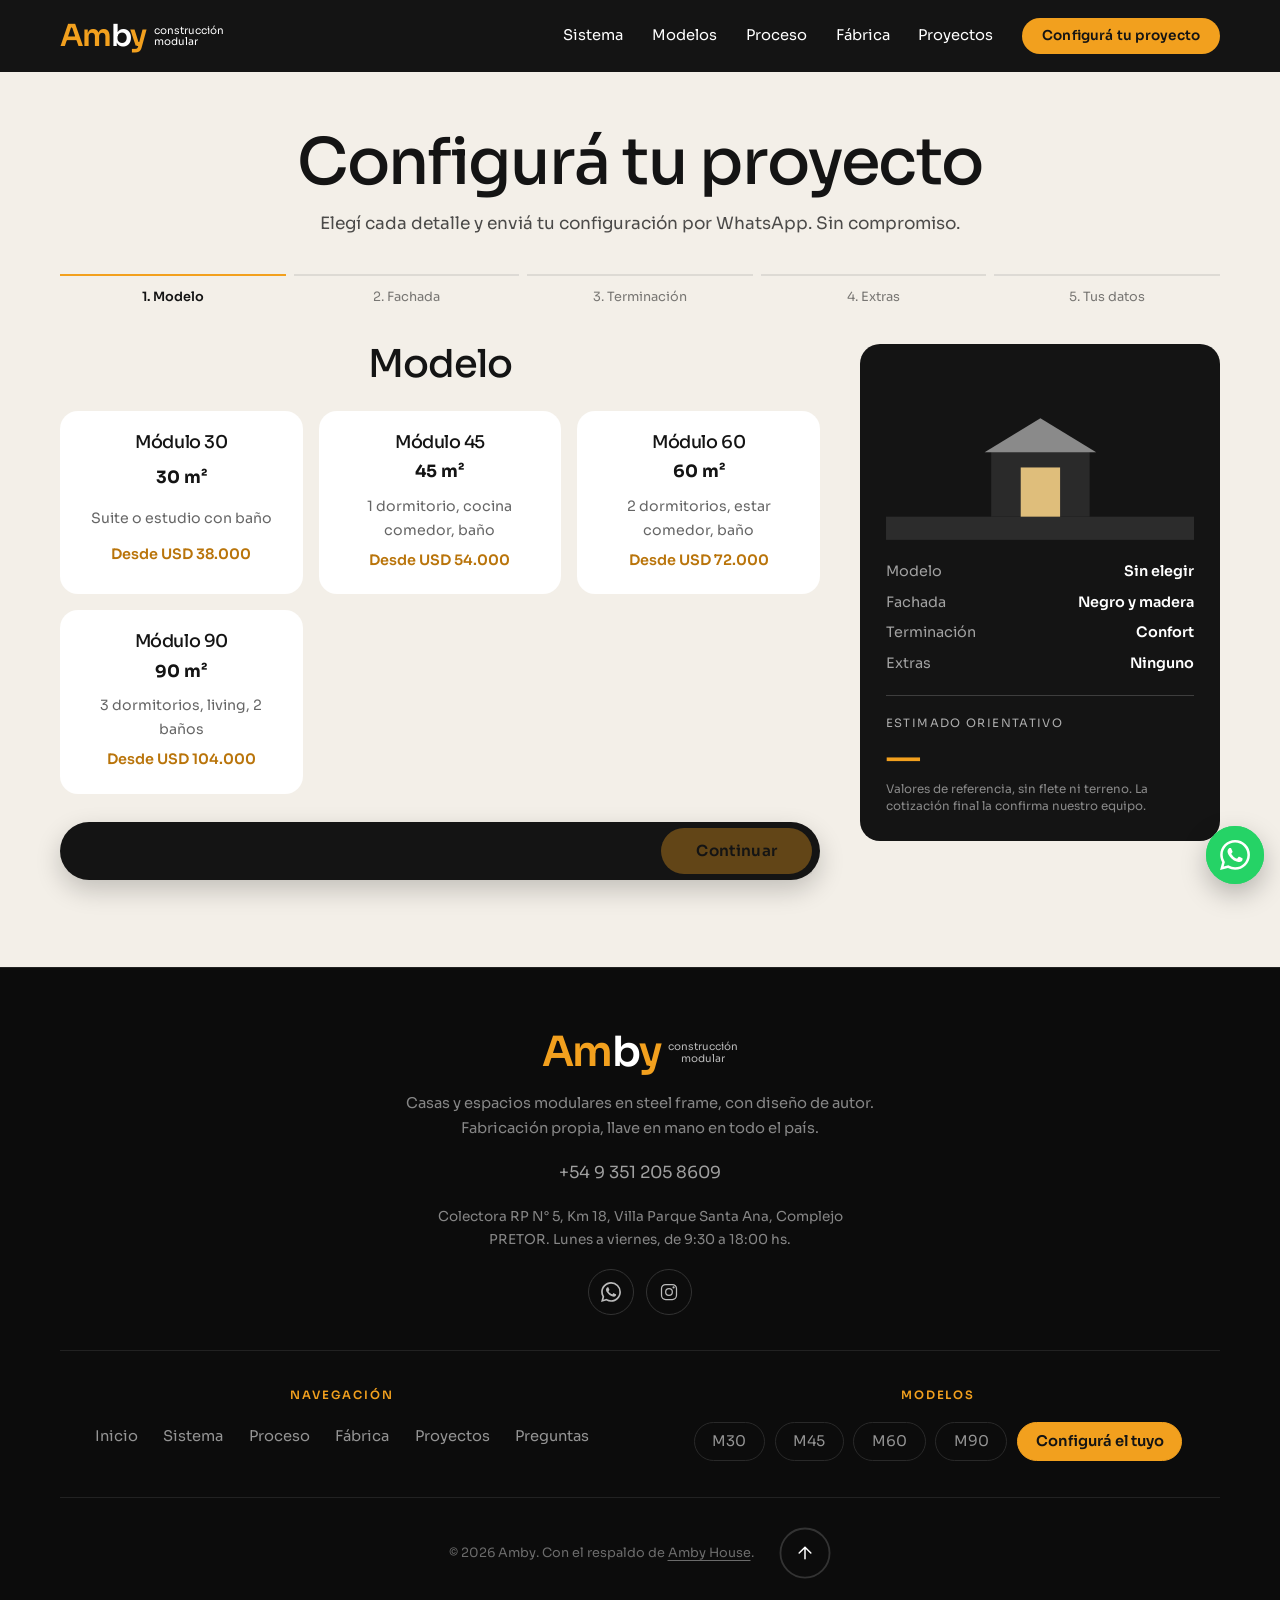
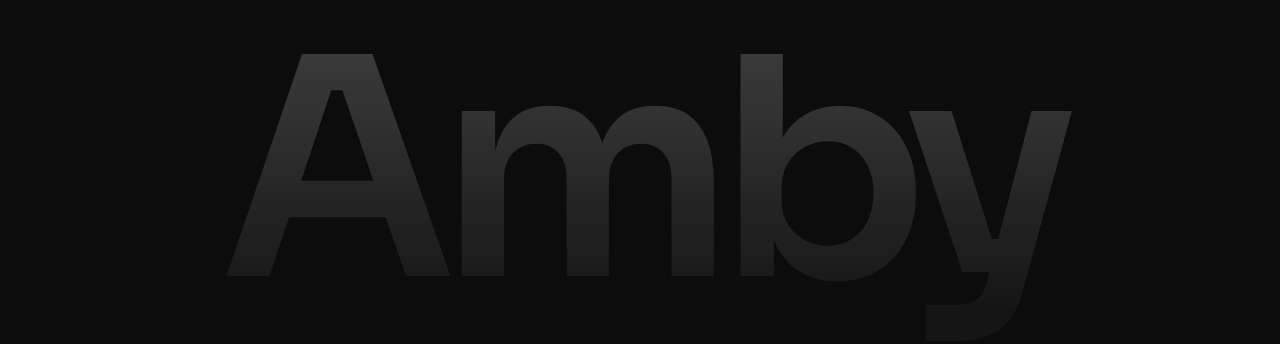
==== commit 1440d5b4: "update" ====
--- a/configurador.html
+++ b/configurador.html
@@ -6,7 +6,7 @@
 <title>Configurá tu proyecto | Amby</title>
 <meta name="description" content="Elegí modelo, fachada, terminación y extras de tu casa modular en steel frame y envianos tu proyecto por WhatsApp.">
 <link rel="canonical" href="https://TU-DOMINIO.com.ar/configurador.html">
-<meta name="theme-color" content="#F3EFE8">
+<meta name="theme-color" content="#141414">
 <meta property="og:type" content="website"><meta property="og:locale" content="es_AR">
 <meta property="og:title" content="Configurá tu proyecto | Amby"><meta property="og:description" content="Armá tu casa modular en minutos.">
 <meta property="og:image" content="https://TU-DOMINIO.com.ar/img/og.jpg">
--- a/css/styles.css
+++ b/css/styles.css
@@ -177,9 +177,9 @@
 .f-grp a{white-space:nowrap;flex:none}
 @media(max-width:700px){.hero .acts{margin-top:2.2rem}}
 /* ===== versión clara: domina el blanco ===== */
-.brand span i{font-style:normal;color:#1d1d1d}footer .brand span i{color:#fff}
-.top,body.home .top:not(.sc){background:#F3EFE8;color:var(--ink);backdrop-filter:blur(14px)}.top.sc{box-shadow:0 1px 0 rgba(0,0,0,.08)}
-.burger i{background:var(--ink)}
+.brand span i{font-style:normal;color:#fff}
+.top,body.home .top:not(.sc){background:var(--ink);color:#fff;backdrop-filter:none}.top.sc{box-shadow:0 1px 0 rgba(255,255,255,.08)}
+.burger i{background:#fff}
 .alt{background:#fff;color:var(--ink)}.dark{color:var(--ink)}
 .cta{background:radial-gradient(70% 90% at 50% 0%,rgba(242,160,30,.28),transparent 72%),var(--iv)}
 .facts{background:#fff;color:var(--ink)}.facts strong{color:var(--od)}
@@ -196,7 +196,7 @@
 .hero-img::after{content:"";position:absolute;inset:0;background:linear-gradient(180deg,rgba(14,14,14,.5),rgba(14,14,14,.3) 45%,rgba(14,14,14,.75))}
 @media(max-width:700px){
  .hero{padding-top:7rem}.hero p{display:block;font-size:.98rem;margin:1.1rem auto 1.6rem}.hero .acts{margin-top:0}
- nav{background:var(--iv)}
+ nav{background:var(--ink);border-top:1px solid rgba(255,255,255,.1)}
 }
 /* marca de agua */
 .f-mark{font:600 clamp(5rem,27vw,19rem)/1.08 var(--f);letter-spacing:-.06em;color:transparent;-webkit-text-stroke:0;background:linear-gradient(180deg,rgba(255,255,255,.22),rgba(255,255,255,.04) 90%);-webkit-background-clip:text;background-clip:text;user-select:none;pointer-events:none;height:auto;margin:0;padding-bottom:.4rem;overflow:visible}
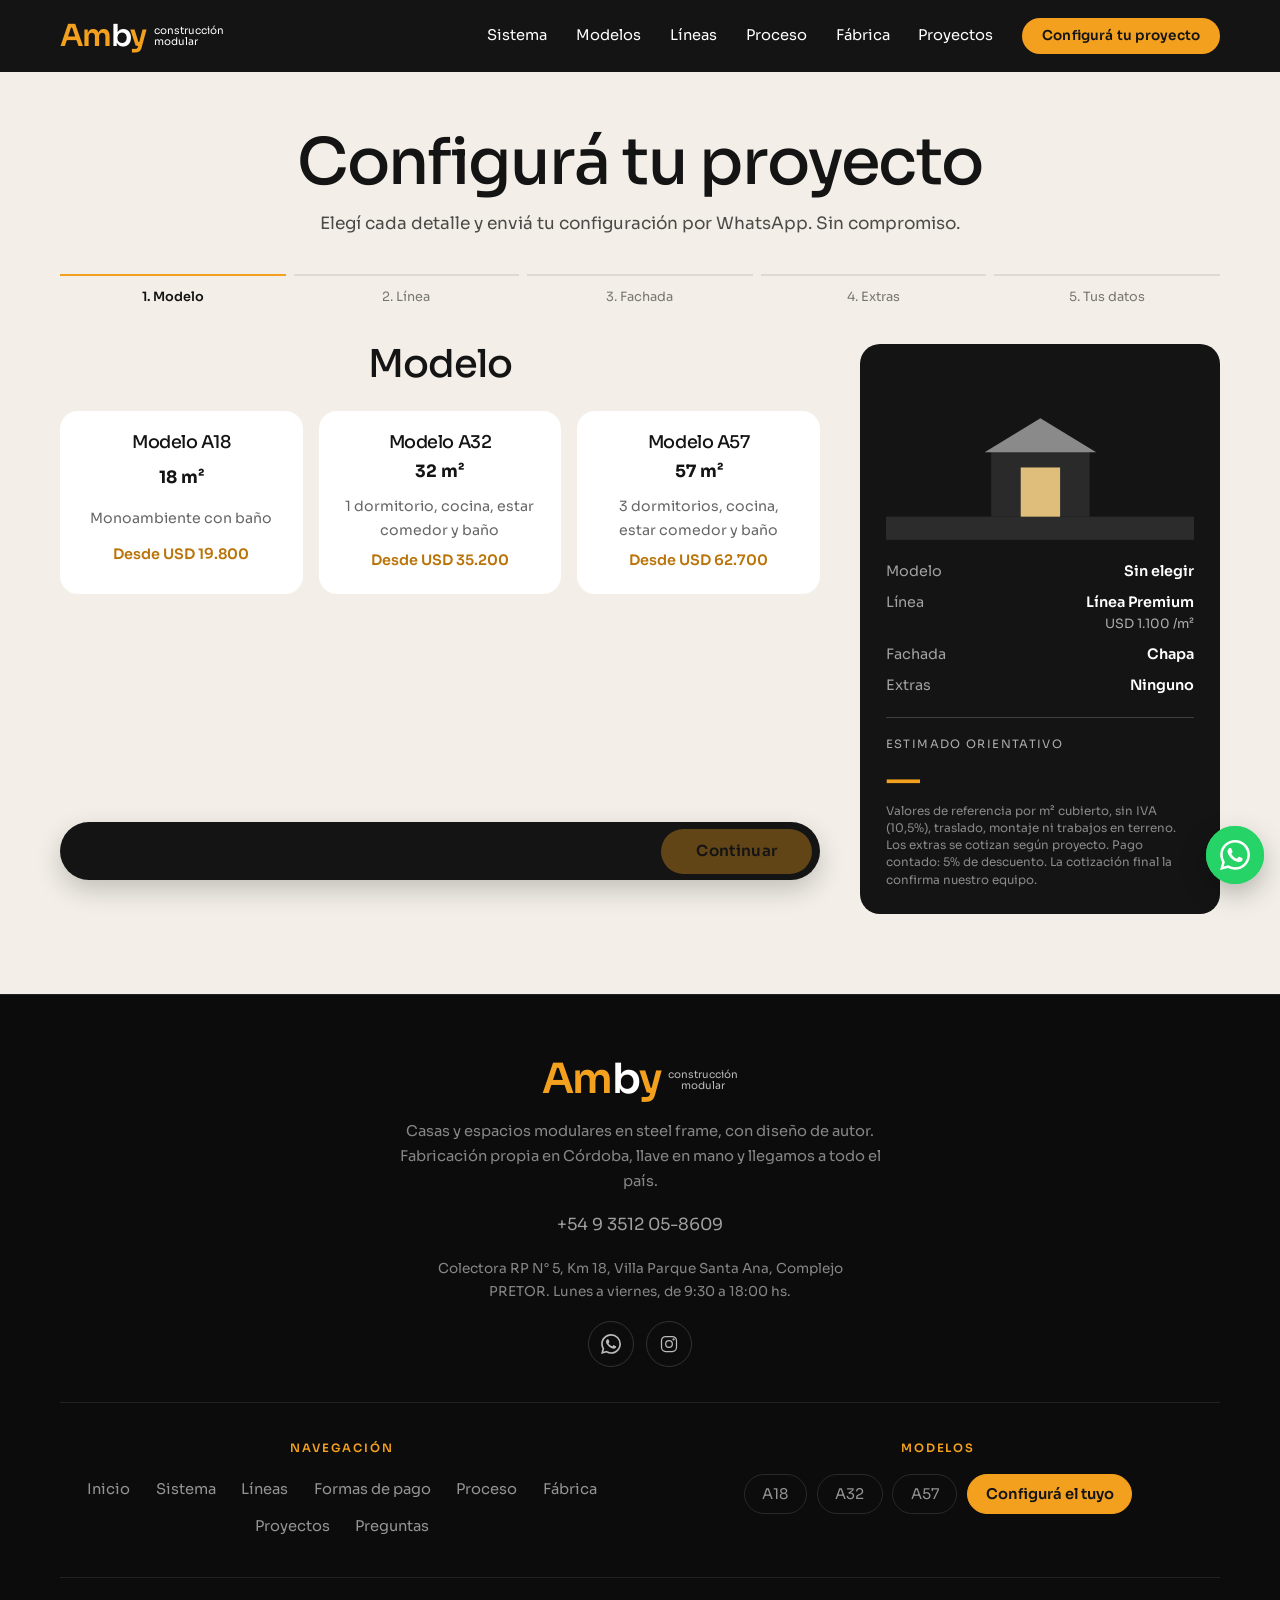
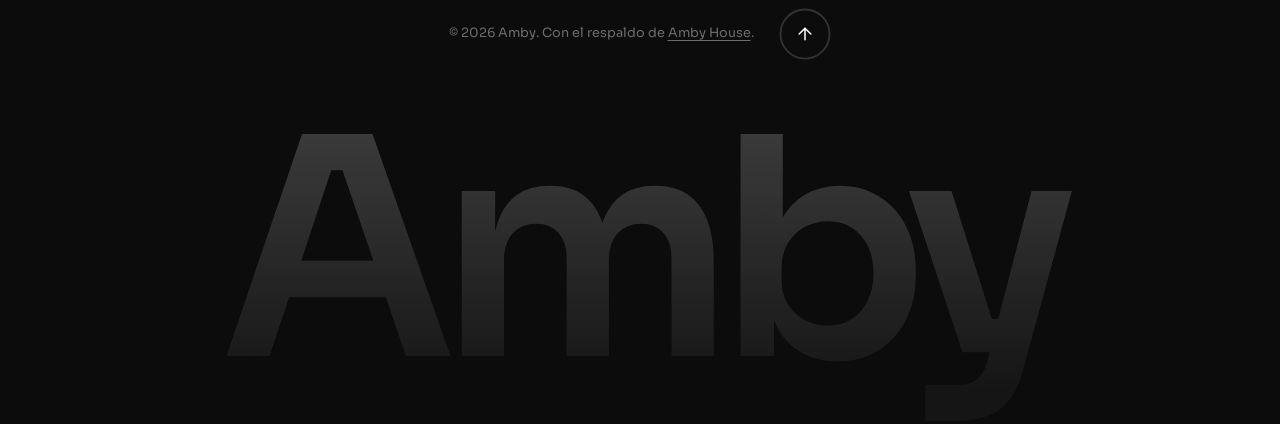
==== commit e8c2a98e: "update" ====
--- a/configurador.html
+++ b/configurador.html
@@ -9,8 +9,8 @@
 <meta name="theme-color" content="#141414">
 <meta property="og:type" content="website"><meta property="og:locale" content="es_AR">
 <meta property="og:title" content="Configurá tu proyecto | Amby"><meta property="og:description" content="Armá tu casa modular en minutos.">
-<meta property="og:image" content="https://TU-DOMINIO.com.ar/img/og.jpg">
-<link rel="icon" href="img/favicon.svg" type="image/svg+xml">
+<meta property="og:image" content="https://amby-nine.vercel.app/img/og.jpg"><meta property="og:image:type" content="image/jpeg"><meta property="og:image:width" content="1200"><meta property="og:image:height" content="630"><meta property="og:image:alt" content="Casa modular de Amby en steel frame al atardecer"><meta property="og:site_name" content="Amby"><meta name="twitter:card" content="summary_large_image"><meta name="twitter:image" content="https://amby-nine.vercel.app/img/og.jpg">
+<link rel="icon" href="favicon.ico" sizes="48x48"><link rel="icon" href="img/favicon.svg" type="image/svg+xml"><link rel="apple-touch-icon" href="apple-touch-icon.png"><link rel="manifest" href="site.webmanifest">
 <link rel="preconnect" href="https://fonts.googleapis.com"><link rel="preconnect" href="https://fonts.gstatic.com" crossorigin>
 <link rel="stylesheet" href="https://fonts.googleapis.com/css2?family=Sora:wght@400;500;600&display=swap">
 <link rel="stylesheet" href="css/styles.css">
@@ -21,7 +21,7 @@
 <header class="top"><div class="wrap">
   <a class="brand" href="index.html" aria-label="Amby, construcción modular"><span>Am<i>b</i>y</span><small>construcción<br>modular</small></a>
   <button class="burger" aria-expanded="false" aria-controls="menu" aria-label="Abrir menú"><i></i><i></i></button>
-  <nav id="menu" aria-label="Principal"><a href="index.html#sistema">Sistema</a><a href="index.html#modelos">Modelos</a><a href="index.html#proceso">Proceso</a>
+  <nav id="menu" aria-label="Principal"><a href="index.html#sistema">Sistema</a><a href="index.html#modelos">Modelos</a><a href="index.html#lineas">Líneas</a><a href="index.html#proceso">Proceso</a>
 <a href="index.html#fabrica">Fábrica</a><a href="proyectos.html">Proyectos</a><a class="btn small" href="configurador.html">Configurá tu proyecto</a></nav>
 </div></header>
 <main id="contenido" class="pg"><div class="wrap">
@@ -34,15 +34,15 @@
 <footer><div class="wrap">
   <div class="f-head">
     <a class="brand" href="index.html" aria-label="Amby, construcción modular"><span>Am<i>b</i>y</span><small>construcción<br>modular</small></a>
-    <p>Casas y espacios modulares en steel frame, con diseño de autor. Fabricación propia, llave en mano en todo el país.</p>
-    <a class="f-tel" data-d="empresa.tel" href="https://wa.me/5493512058609" data-wa="">+54 9 351 205 8609</a>
+    <p>Casas y espacios modulares en steel frame, con diseño de autor. Fabricación propia en Córdoba, llave en mano y llegamos a todo el país.</p>
+    <a class="f-tel" data-d="empresa.tel" href="https://wa.me/5493512058609" data-wa="">+54 9 3512 05-8609</a>
     <p class="f-addr"><span data-d="empresa.direccion">Colectora RP N° 5, Km 18, Villa Parque Santa Ana, Complejo PRETOR</span>. <span data-d="empresa.horario">Lunes a viernes, de 9:30 a 18:00 hs</span>.</p>
     <div class="f-soc"><a href="https://wa.me/5493512058609" aria-label="WhatsApp" data-wa=""><svg viewBox="0 0 24 24" fill="none" stroke="currentColor" stroke-width="1.5" stroke-linecap="round" stroke-linejoin="round" aria-hidden="true"><path d="M21 12a9 9 0 0 1-13.4 7.8L3 21l1.3-4.4A9 9 0 1 1 21 12z"/><path d="M9 8.5c0 3.5 3 6.5 6.5 6.5l1.2-1.4-2-1-.9.8c-.9-.4-1.8-1.3-2.2-2.2l.8-.9-1-2z"/></svg></a><a href="https://www.instagram.com/amby.arg" rel="noopener" aria-label="Instagram"><svg viewBox="0 0 24 24" fill="none" stroke="currentColor" stroke-width="1.5" stroke-linecap="round" stroke-linejoin="round" aria-hidden="true"><rect x="3" y="3" width="18" height="18" rx="5"/><circle cx="12" cy="12" r="4"/><circle cx="17.5" cy="6.5" r=".6"/></svg></a></div>
   </div>
   <div class="f-links">
-    <div class="f-grp" role="navigation" aria-label="Navegación del sitio"><span>Navegación</span><div><a href="index.html">Inicio</a><a href="index.html#sistema">Sistema</a><a href="index.html#proceso">Proceso</a>
+    <div class="f-grp" role="navigation" aria-label="Navegación del sitio"><span>Navegación</span><div><a href="index.html">Inicio</a><a href="index.html#sistema">Sistema</a><a href="index.html#lineas">Líneas</a><a href="index.html#pagos">Formas de pago</a><a href="index.html#proceso">Proceso</a>
 <a href="index.html#fabrica">Fábrica</a><a href="proyectos.html">Proyectos</a><a href="index.html#faq">Preguntas</a></div></div>
-    <div class="f-grp" role="navigation" aria-label="Modelos"><span>Modelos</span><div class="pills"><a href="modelo-m30.html">M30</a><a href="modelo-m45.html">M45</a><a href="modelo-m60.html">M60</a><a href="modelo-m90.html">M90</a><a class="pcta" href="configurador.html">Configurá el tuyo</a></div></div>
+    <div class="f-grp" role="navigation" aria-label="Modelos"><span>Modelos</span><div class="pills"><a href="modelo-a18.html">A18</a><a href="modelo-a32.html">A32</a><a href="modelo-a57.html">A57</a><a class="pcta" href="configurador.html">Configurá el tuyo</a></div></div>
   </div>
   <div class="f-bot"><p>© <span id="y">2026</span> Amby. Con el respaldo de <a href="https://ambyhouse.com" rel="noopener">Amby House</a>.</p><button class="up" type="button" aria-label="Volver arriba"><svg class="rg" viewBox="0 0 44 44" aria-hidden="true"><circle class="tr" cx="22" cy="22" r="20"/><circle class="pg2" cx="22" cy="22" r="20" pathLength="1"/></svg><svg class="ar" viewBox="0 0 24 24" aria-hidden="true"><path d="M12 19V5M5 12l7-7 7 7"/></svg></button></div>
   <div class="f-mark" aria-hidden="true">Amby</div>
--- a/css/styles.css
+++ b/css/styles.css
@@ -346,3 +346,84 @@
  .hero.hz h1{font-size:clamp(2.7rem,13vw,3.6rem)}
  .hero.hz .hz-sub{font-size:clamp(.95rem,4.2vw,1.05rem);line-height:1.6;max-width:34ch}
 }
+
+/* pantalla de entrada: camión con la casa */
+.no-intro #intro{display:none}
+html.intro-on{overflow:hidden}
+.intro-on .hero.hz *{animation-play-state:paused!important}
+#intro{--tw:clamp(290px,66vw,560px);position:fixed;inset:0;z-index:200;display:grid;align-content:center;background:#141414;color:#fff;overflow:hidden;animation:inout .75s cubic-bezier(.7,0,.2,1) 3.45s both}
+#intro.skip{animation:inout .45s cubic-bezier(.7,0,.2,1) both}
+.in-stage{width:100%}
+.in-logo{text-align:center;padding:0 1rem 1.6rem}
+.in-logo span{display:block;font:600 clamp(3.6rem,15vw,6.8rem)/1 var(--f);letter-spacing:-.04em;color:var(--o)}
+.in-logo span i{font-style:normal;color:#fff}
+.in-logo small{display:block;margin-top:.9rem;font-size:clamp(.6rem,2.6vw,.8rem);letter-spacing:.22em;text-transform:uppercase;color:rgba(255,255,255,.7)}
+.in-lane{position:relative;height:calc(var(--tw)*170/520)}
+.in-truck,.in-cover{position:absolute;left:0;animation:intruck 3s cubic-bezier(.55,.05,.3,1) .2s both}
+.in-truck{bottom:0;width:var(--tw);z-index:3}
+.in-truck svg{display:block;width:100%;height:auto;overflow:visible;animation:inbump .32s ease-in-out infinite alternate}
+.in-cover{top:-340px;bottom:0;width:260vw;margin-left:calc(var(--tw)*.027);background:#141414;z-index:1}
+.in-road{position:absolute;left:0;right:0;bottom:-1px;height:2px;background:rgba(255,255,255,.2);z-index:2}
+.in-road::after{content:"";position:absolute;left:0;right:0;top:14px;height:3px;background:linear-gradient(90deg,rgba(255,255,255,.22) 26px,transparent 26px) 0 0/62px 3px repeat-x;animation:inroad .52s linear infinite}
+.in-wh{transform-box:fill-box;transform-origin:center;animation:inspin .6s linear infinite}
+.in-sm{opacity:0;transform-box:fill-box;transform-origin:center;animation:insmoke 1.05s ease-out infinite}.in-sm circle{fill:#fff}
+@keyframes intruck{from{transform:translateX(calc(var(--tw)*-1.06))}to{transform:translateX(100vw)}}
+@keyframes inout{to{transform:translateY(-100%)}}
+@keyframes inspin{to{transform:rotate(360deg)}}
+@keyframes inbump{to{transform:translateY(-1.5px)}}
+@keyframes inroad{to{background-position-x:-62px}}
+@keyframes insmoke{0%{opacity:.5;transform:translate(0,0) scale(.6)}100%{opacity:0;transform:translate(-34px,-30px) scale(2.1)}}
+@media(prefers-reduced-motion:reduce){#intro{display:none}}
+
+/* ===== Catálogo 2026: líneas, comparativa, condiciones, formas de pago ===== */
+.sr{position:absolute;width:1px;height:1px;overflow:hidden;clip:rect(0 0 0 0);white-space:nowrap}
+.lead{max-width:56ch;margin:-1.6rem 0 2.6rem;opacity:.8}
+.note{font-size:.85rem;opacity:.7;margin-top:1rem;max-width:62ch}
+.mas{margin-top:2.4rem;opacity:.85;max-width:56ch}
+.lns{display:grid;grid-template-columns:repeat(auto-fit,minmax(min(100%,260px),1fr));gap:1.2rem}
+.ln{border-radius:var(--r);padding:clamp(1.4rem,3vw,2rem);display:grid;gap:.9rem;align-content:start;min-height:15rem;box-shadow:inset 0 0 0 1px rgba(242,160,30,.55)}
+.ln h3{font-weight:500;font-size:1.5rem;letter-spacing:-.02em}
+.ln .ln-p{display:flex;align-items:baseline;gap:.45rem;flex-wrap:wrap;margin:0}
+.ln .ln-p small{opacity:.65;font-size:.85rem}.ln .ln-p strong{font-weight:500;font-size:clamp(1.9rem,4vw,2.6rem);letter-spacing:-.03em;line-height:1.1}.ln .ln-p span{opacity:.65}
+.ln .ln-d{font-size:.95rem;opacity:.8;margin:0}
+.ln0{background:#e4e2dd;color:var(--ink)}.ln1{background:#9b9b95;color:var(--ink)}.ln2{background:#262626;color:#fff}.ln2 h3{color:var(--o)}
+.tbl-d{max-width:none;margin-top:2rem;padding-block:1rem}.tbl-d summary{font-size:1.05rem}
+.tbl{overflow-x:auto;margin-top:1.4rem;border-radius:14px;box-shadow:inset 0 0 0 1px var(--ln);-webkit-overflow-scrolling:touch}
+.tbl table{border-collapse:collapse;width:100%;min-width:760px;font-size:.88rem;line-height:1.45}
+.tbl th,.tbl td{text-align:left;vertical-align:top;padding:.85rem 1rem;border-bottom:1px solid var(--ln)}
+.tbl thead th{position:sticky;top:0;font-weight:600;background:var(--iv);border-bottom:2px solid var(--o)}
+.tbl tbody th{font-weight:600;width:15%;color:var(--od)}.tbl tbody tr:last-child>*{border-bottom:0}
+.tbl td{width:28%}
+.inc,.pay{display:grid;grid-template-columns:repeat(auto-fit,minmax(min(100%,260px),1fr));gap:2.4rem}.pay{margin-top:3.6rem;padding-top:2.6rem;border-top:1px solid var(--ln);grid-template-columns:minmax(0,1.5fr) minmax(0,1fr)}
+.inc h3,.pay h3{font-size:1.25rem;font-weight:500;letter-spacing:-.02em;margin-bottom:1rem}
+.tk{list-style:none;padding:0;display:grid;gap:.1rem}
+.tk li{padding:.7rem 0 .7rem 1.6rem;border-bottom:1px solid var(--ln);position:relative;font-size:.98rem}
+.tk li::before{content:"";position:absolute;left:0;top:1.28rem;width:.7rem;height:2px;background:var(--od)}
+.tk.no li::before{background:#8a8a8a}.tk.plus li::before{background:var(--o);height:2px}
+.pay-l li{padding-left:1.1rem}.pay-l li::before{width:3px;height:1.1rem;top:.85rem;border-radius:2px;background:var(--o)}
+.cv{display:grid;gap:.9rem}.cv p{border-radius:16px;padding:1rem 1.2rem;box-shadow:inset 0 0 0 1px var(--ln);display:grid;gap:.2rem}.cv strong{font-weight:500;font-size:1.2rem}.cv span{font-size:.88rem;opacity:.7}
+.vl-h{font-size:1.15rem;max-width:none;margin:0 0 -.4rem}.vl-h::before{display:none}
+.specs.vl dd{color:var(--od);font-size:1.15rem}
+.thumbs .plan{background:#fff}.thumbs .plan img{aspect-ratio:auto;object-fit:contain;background:#fff}
+.pg .grid figure:nth-child(-n+2){grid-column:span 2}
+@media(max-width:860px){.pay{grid-template-columns:minmax(0,1fr)}.lead{margin-top:-1.2rem}.tbl-d{padding-inline:0}.pg .grid figure:nth-child(-n+2){grid-column:span 1}}
+@media(max-width:700px){.inc,.pay{text-align:left}.tbl table{font-size:.82rem}}
+
+/* Titular largo del catálogo ("Construcción modular, pensada como arquitectura.") */
+.hero.hz h1{font-size:clamp(2.3rem,4.3vw,3.9rem);line-height:1.04}
+.hero.hz h1 span{overflow:visible}
+@media(max-width:700px){.hero.hz h1{font-size:clamp(2rem,9.4vw,2.9rem)}}
+.lead,.mas,#lineas .note,#modelos .acts{margin-inline:auto;text-align:center;justify-content:center}
+.lead{margin-top:-1.6rem}.tbl-d summary{justify-content:space-between}
+@media(min-width:861px){#proyectos figcaption{padding-inline:.9rem}#proyectos figcaption h3{font-size:1rem}}
+.md .note{margin-bottom:1.4rem}
+
+/* Amby vs Amby House */
+.dos{display:grid;grid-template-columns:repeat(2,minmax(0,1fr));gap:1.2rem;max-width:860px;margin-inline:auto}
+.dos article{border-radius:var(--r);padding:clamp(1.4rem,3vw,2.2rem);display:grid;gap:.6rem;align-content:start;min-height:19rem}
+.dos h3{font-size:1.6rem;font-weight:500;letter-spacing:-.02em}.dos p{opacity:.85;margin:0}
+.dos-a{box-shadow:inset 0 0 0 1.5px var(--ink)}.dos-a .link{margin-top:auto;justify-self:start}
+.dos-b{background:var(--o);color:var(--ink)}.dos-b .tk li{border-color:rgba(20,20,20,.25)}.dos-b .tk li::before{background:var(--ink)}
+.dos .tk{margin-top:auto}.dos-a .tk{margin-bottom:1rem}
+#amby-house .note{margin-top:1.6rem;text-align:center;margin-inline:auto;font-size:1rem;opacity:.8}
+@media(max-width:700px){.dos{grid-template-columns:minmax(0,1fr)}.dos article{min-height:0}.dos .tk{margin-top:1rem}}
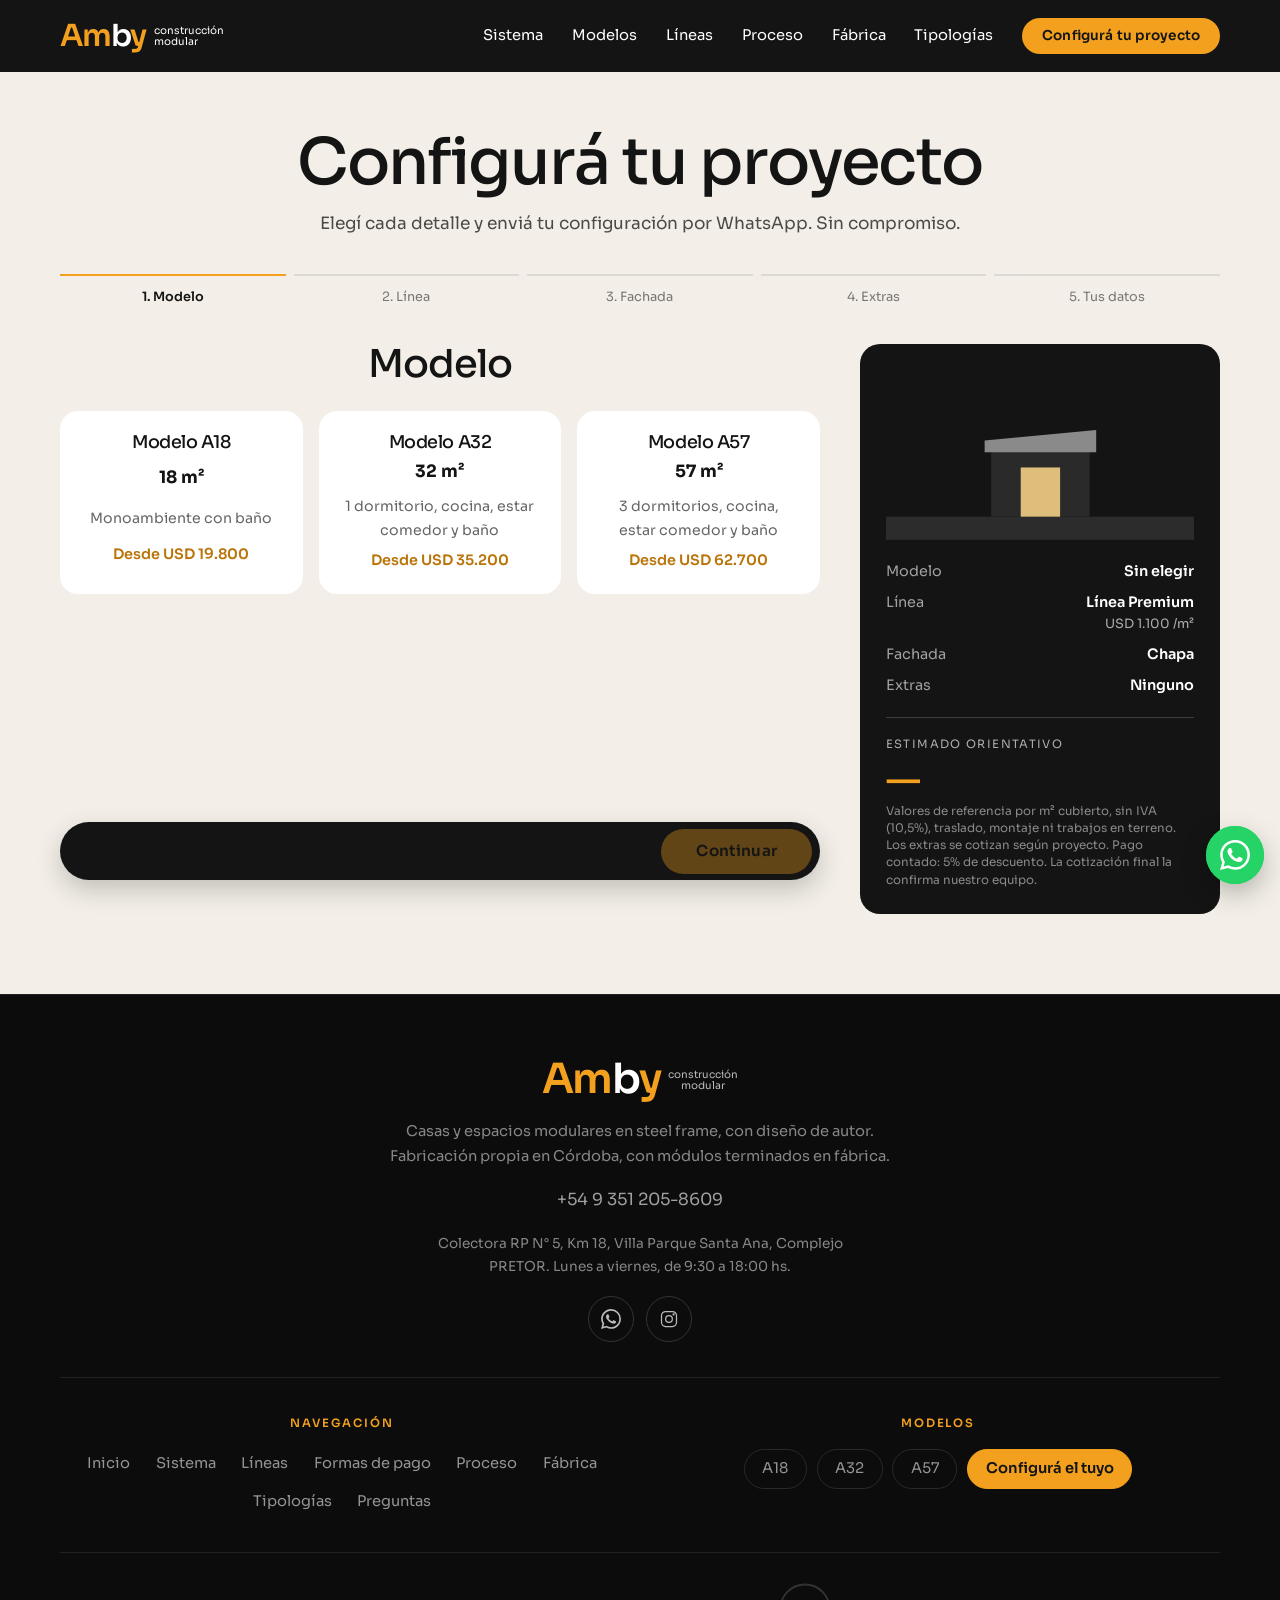
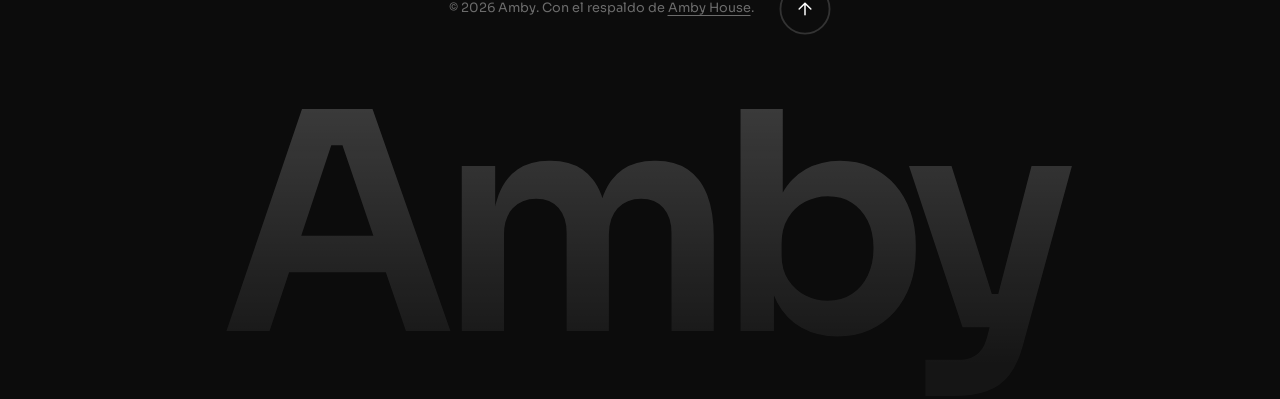
==== commit 99193d0d: "update" ====
--- a/configurador.html
+++ b/configurador.html
@@ -9,7 +9,7 @@
 <meta name="theme-color" content="#141414">
 <meta property="og:type" content="website"><meta property="og:locale" content="es_AR">
 <meta property="og:title" content="Configurá tu proyecto | Amby"><meta property="og:description" content="Armá tu casa modular en minutos.">
-<meta property="og:image" content="https://amby-nine.vercel.app/img/og.jpg"><meta property="og:image:type" content="image/jpeg"><meta property="og:image:width" content="1200"><meta property="og:image:height" content="630"><meta property="og:image:alt" content="Casa modular de Amby en steel frame al atardecer"><meta property="og:site_name" content="Amby"><meta name="twitter:card" content="summary_large_image"><meta name="twitter:image" content="https://amby-nine.vercel.app/img/og.jpg">
+<meta property="og:image" content="https://amby-nine.vercel.app/img/og.jpg"><meta property="og:image:type" content="image/jpeg"><meta property="og:image:width" content="1734"><meta property="og:image:height" content="907"><meta property="og:image:alt" content="Casa modular de Amby en steel frame al atardecer"><meta property="og:site_name" content="Amby"><meta name="twitter:card" content="summary_large_image"><meta name="twitter:image" content="https://amby-nine.vercel.app/img/og.jpg">
 <link rel="icon" href="favicon.ico" sizes="48x48"><link rel="icon" href="img/favicon.svg" type="image/svg+xml"><link rel="apple-touch-icon" href="apple-touch-icon.png"><link rel="manifest" href="site.webmanifest">
 <link rel="preconnect" href="https://fonts.googleapis.com"><link rel="preconnect" href="https://fonts.gstatic.com" crossorigin>
 <link rel="stylesheet" href="https://fonts.googleapis.com/css2?family=Sora:wght@400;500;600&display=swap">
@@ -22,7 +22,7 @@
   <a class="brand" href="index.html" aria-label="Amby, construcción modular"><span>Am<i>b</i>y</span><small>construcción<br>modular</small></a>
   <button class="burger" aria-expanded="false" aria-controls="menu" aria-label="Abrir menú"><i></i><i></i></button>
   <nav id="menu" aria-label="Principal"><a href="index.html#sistema">Sistema</a><a href="index.html#modelos">Modelos</a><a href="index.html#lineas">Líneas</a><a href="index.html#proceso">Proceso</a>
-<a href="index.html#fabrica">Fábrica</a><a href="proyectos.html">Proyectos</a><a class="btn small" href="configurador.html">Configurá tu proyecto</a></nav>
+<a href="index.html#fabrica">Fábrica</a><a href="proyectos.html">Tipologías</a><a class="btn small" href="configurador.html">Configurá tu proyecto</a></nav>
 </div></header>
 <main id="contenido" class="pg"><div class="wrap">
   <h1>Configurá tu proyecto</h1><p>Elegí cada detalle y enviá tu configuración por WhatsApp. Sin compromiso.</p>
@@ -34,14 +34,14 @@
 <footer><div class="wrap">
   <div class="f-head">
     <a class="brand" href="index.html" aria-label="Amby, construcción modular"><span>Am<i>b</i>y</span><small>construcción<br>modular</small></a>
-    <p>Casas y espacios modulares en steel frame, con diseño de autor. Fabricación propia en Córdoba, llave en mano y llegamos a todo el país.</p>
-    <a class="f-tel" data-d="empresa.tel" href="https://wa.me/5493512058609" data-wa="">+54 9 3512 05-8609</a>
+    <p>Casas y espacios modulares en steel frame, con diseño de autor. Fabricación propia en Córdoba, con módulos terminados en fábrica.</p>
+    <a class="f-tel" data-d="empresa.tel" href="https://wa.me/5493512058609" data-wa="">+54 9 351 205-8609</a>
     <p class="f-addr"><span data-d="empresa.direccion">Colectora RP N° 5, Km 18, Villa Parque Santa Ana, Complejo PRETOR</span>. <span data-d="empresa.horario">Lunes a viernes, de 9:30 a 18:00 hs</span>.</p>
     <div class="f-soc"><a href="https://wa.me/5493512058609" aria-label="WhatsApp" data-wa=""><svg viewBox="0 0 24 24" fill="none" stroke="currentColor" stroke-width="1.5" stroke-linecap="round" stroke-linejoin="round" aria-hidden="true"><path d="M21 12a9 9 0 0 1-13.4 7.8L3 21l1.3-4.4A9 9 0 1 1 21 12z"/><path d="M9 8.5c0 3.5 3 6.5 6.5 6.5l1.2-1.4-2-1-.9.8c-.9-.4-1.8-1.3-2.2-2.2l.8-.9-1-2z"/></svg></a><a href="https://www.instagram.com/amby.arg" rel="noopener" aria-label="Instagram"><svg viewBox="0 0 24 24" fill="none" stroke="currentColor" stroke-width="1.5" stroke-linecap="round" stroke-linejoin="round" aria-hidden="true"><rect x="3" y="3" width="18" height="18" rx="5"/><circle cx="12" cy="12" r="4"/><circle cx="17.5" cy="6.5" r=".6"/></svg></a></div>
   </div>
   <div class="f-links">
     <div class="f-grp" role="navigation" aria-label="Navegación del sitio"><span>Navegación</span><div><a href="index.html">Inicio</a><a href="index.html#sistema">Sistema</a><a href="index.html#lineas">Líneas</a><a href="index.html#pagos">Formas de pago</a><a href="index.html#proceso">Proceso</a>
-<a href="index.html#fabrica">Fábrica</a><a href="proyectos.html">Proyectos</a><a href="index.html#faq">Preguntas</a></div></div>
+<a href="index.html#fabrica">Fábrica</a><a href="proyectos.html">Tipologías</a><a href="index.html#faq">Preguntas</a></div></div>
     <div class="f-grp" role="navigation" aria-label="Modelos"><span>Modelos</span><div class="pills"><a href="modelo-a18.html">A18</a><a href="modelo-a32.html">A32</a><a href="modelo-a57.html">A57</a><a class="pcta" href="configurador.html">Configurá el tuyo</a></div></div>
   </div>
   <div class="f-bot"><p>© <span id="y">2026</span> Amby. Con el respaldo de <a href="https://ambyhouse.com" rel="noopener">Amby House</a>.</p><button class="up" type="button" aria-label="Volver arriba"><svg class="rg" viewBox="0 0 44 44" aria-hidden="true"><circle class="tr" cx="22" cy="22" r="20"/><circle class="pg2" cx="22" cy="22" r="20" pathLength="1"/></svg><svg class="ar" viewBox="0 0 24 24" aria-hidden="true"><path d="M12 19V5M5 12l7-7 7 7"/></svg></button></div>
--- a/css/styles.css
+++ b/css/styles.css
@@ -267,13 +267,10 @@
 @media(min-width:961px){.pz-in{grid-template-columns:minmax(0,.85fr) minmax(0,1.3fr);grid-template-areas:"h s" "l s";gap:2rem 3rem}.pz-head{grid-area:h;align-self:end}#pz-svg{grid-area:s}.pz-list{grid-area:l;align-self:start}}
 .pz h2{margin:0;font-size:clamp(1.8rem,4.6vw,3.6rem);line-height:1.02;letter-spacing:-.035em;font-weight:500}.pz h2 b{font:inherit;font-weight:600;color:var(--o)}
 #pz-svg{width:100%;height:auto;overflow:visible}
-.pz-shed{fill:rgba(255,255,255,.04);stroke:rgba(255,255,255,.3);stroke-width:1.5}.pz-slab{fill:rgba(255,255,255,.3)}
-.pz-road{stroke:rgba(255,255,255,.28);stroke-width:2;stroke-dasharray:16 12}
-.pz-cr{opacity:0}.pz-cr line{stroke:rgba(255,255,255,.55);stroke-width:3}.pz-cb{fill:none;stroke:var(--o);stroke-width:1.5;opacity:0}
-.pz-tk{opacity:0}.pz-tk rect{fill:#2a2a2a;stroke:rgba(255,255,255,.35)}.pz-tk .gl{opacity:.8}.pz-tk circle{fill:#111;stroke:rgba(255,255,255,.7);stroke-width:2}
+.pz-shed{fill:rgba(255,255,255,.04);stroke:rgba(255,255,255,.3);stroke-width:1.5}
 .pz-tag{opacity:0}.pz-tag rect{fill:var(--o)}.pz-tag text{fill:#111;font:600 13px var(--f)}
 .pz .wl{fill-opacity:var(--fo,0);stroke:rgba(255,255,255,.6);stroke-dasharray:6 5;transition:none}.pz .sd .wl{stroke-dasharray:none;stroke:rgba(255,255,255,.3)}
-.pz .sl{opacity:var(--fo,0)}.pz .rf{opacity:var(--fo,0)}.pz .gl{opacity:var(--gl,0)}.pz-tk .gl{opacity:.8}
+.pz .sl{opacity:var(--fo,0)}.pz .rf{opacity:var(--fo,0)}.pz .gl{opacity:var(--gl,0)}
 .pz-list{list-style:none;margin:0;padding:0;display:grid;gap:.5rem;counter-reset:z}
 .pz-list li{border-left:2px solid rgba(255,255,255,.15);padding:.2rem 0 .2rem 1rem;opacity:.45;transition:opacity .4s,border-color .4s}
 .pz-list li.done{opacity:.7;border-color:rgba(242,160,30,.5)}.pz-list li.on{opacity:1;border-color:var(--o)}
@@ -352,7 +349,7 @@
 html.intro-on{overflow:hidden}
 .intro-on .hero.hz *{animation-play-state:paused!important}
 #intro{--tw:clamp(290px,66vw,560px);position:fixed;inset:0;z-index:200;display:grid;align-content:center;background:#141414;color:#fff;overflow:hidden;animation:inout .75s cubic-bezier(.7,0,.2,1) 3.45s both}
-#intro.skip{animation:inout .45s cubic-bezier(.7,0,.2,1) both}
+#intro.skipping{animation:inout .45s cubic-bezier(.7,0,.2,1) both}
 .in-stage{width:100%}
 .in-logo{text-align:center;padding:0 1rem 1.6rem}
 .in-logo span{display:block;font:600 clamp(3.6rem,15vw,6.8rem)/1 var(--f);letter-spacing:-.04em;color:var(--o)}
@@ -373,6 +370,8 @@
 @keyframes inbump{to{transform:translateY(-1.5px)}}
 @keyframes inroad{to{background-position-x:-62px}}
 @keyframes insmoke{0%{opacity:.5;transform:translate(0,0) scale(.6)}100%{opacity:0;transform:translate(-34px,-30px) scale(2.1)}}
+.in-hint{text-align:center;margin:1.4rem 0 0;font-size:.7rem;letter-spacing:.18em;text-transform:uppercase;color:rgba(255,255,255,.45);opacity:0;animation:inhint .6s ease 1.2s forwards}
+@keyframes inhint{to{opacity:1}}
 @media(prefers-reduced-motion:reduce){#intro{display:none}}
 
 /* ===== Catálogo 2026: líneas, comparativa, condiciones, formas de pago ===== */
@@ -427,3 +426,10 @@
 .dos .tk{margin-top:auto}.dos-a .tk{margin-bottom:1rem}
 #amby-house .note{margin-top:1.6rem;text-align:center;margin-inline:auto;font-size:1rem;opacity:.8}
 @media(max-width:700px){.dos{grid-template-columns:minmax(0,1fr)}.dos article{min-height:0}.dos .tk{margin-top:1rem}}
+
+/* el botón flotante de WhatsApp no tapa los selectores del hero en celular */
+@media(max-width:560px){.hz-ctl{padding-right:68px}}
+
+/* proceso: controles de pausa */
+.pz-ctl{display:flex;align-items:center;gap:.9rem;flex-wrap:wrap;margin-top:1.1rem;font-size:.85rem;color:rgba(255,255,255,.7)}.pz-ctl[hidden]{display:none}
+.pz-pp{background:0;border:1.5px solid rgba(255,255,255,.35);color:#fff;border-radius:99px;padding:.4rem 1rem;cursor:pointer;font:500 .85rem var(--f);transition:border-color .3s}.pz-pp:hover{border-color:var(--o)}.pz-pp:focus-visible{outline:2px solid var(--o);outline-offset:3px}
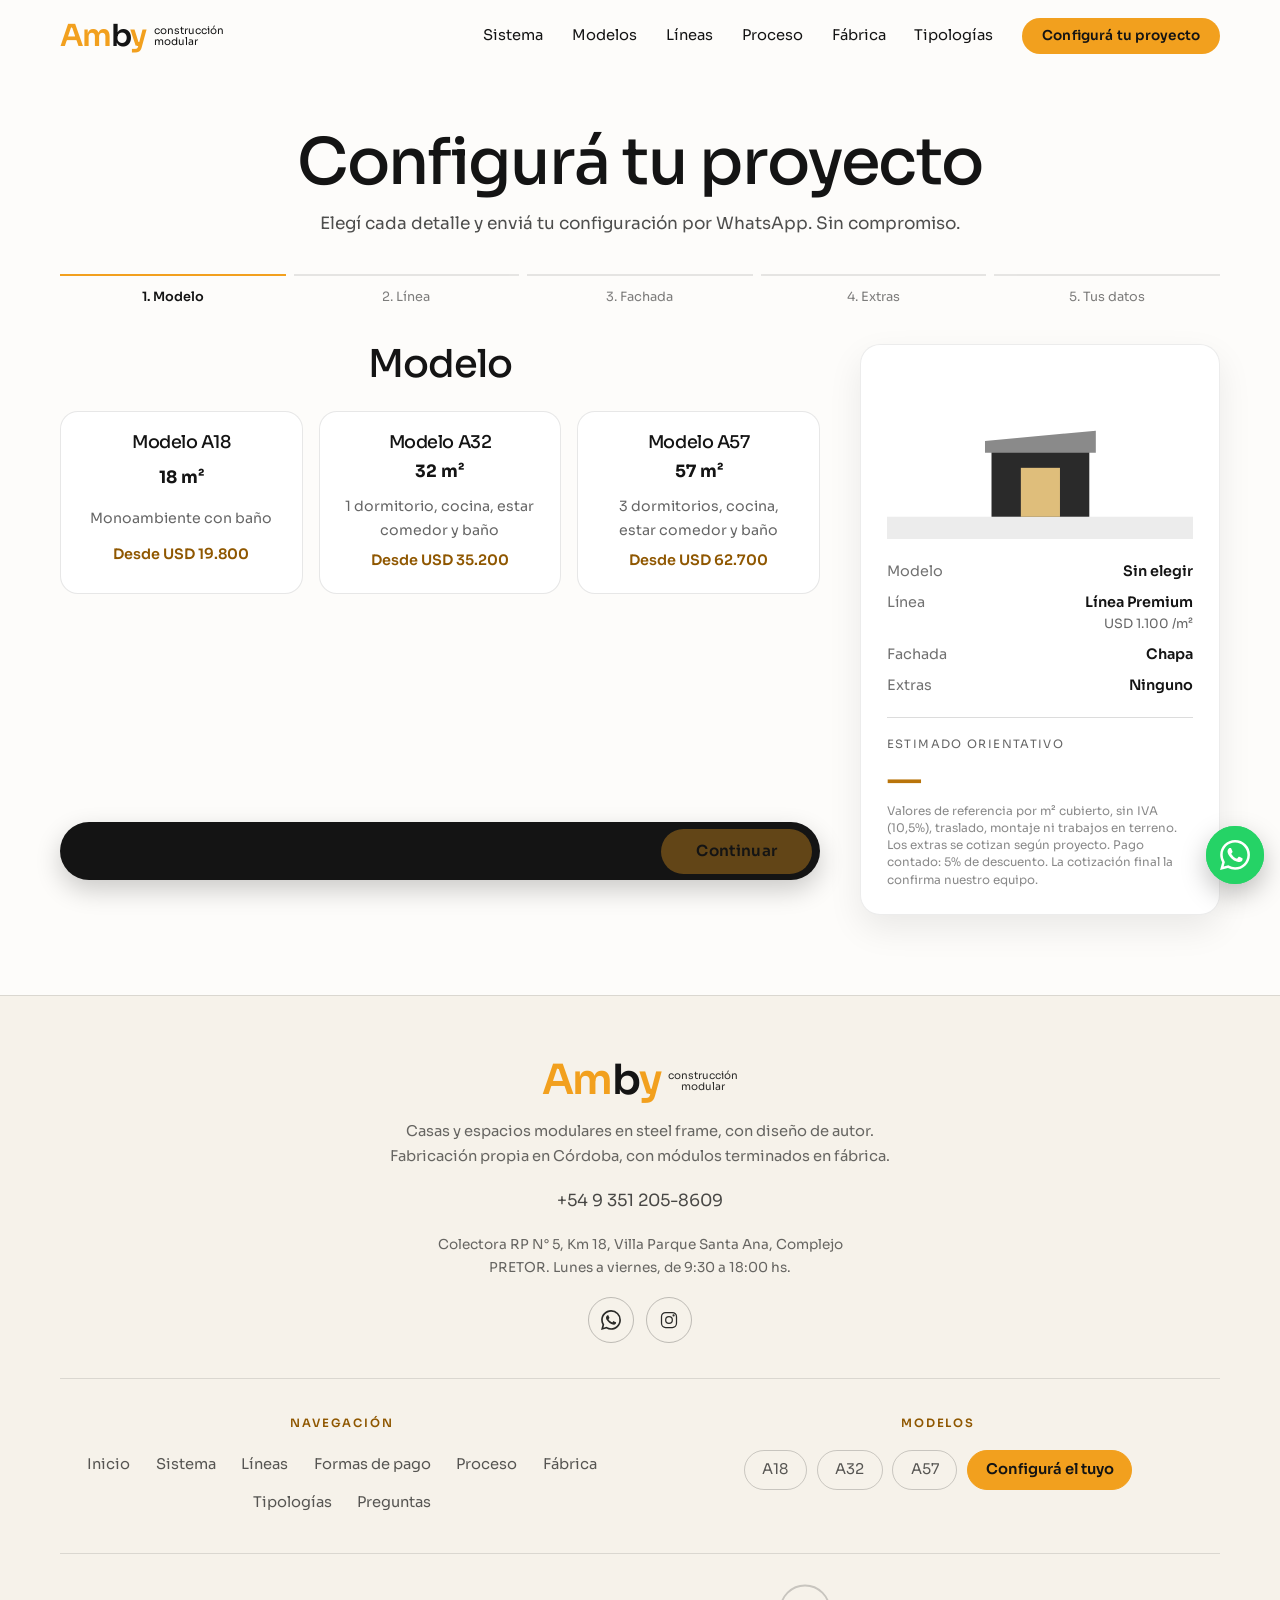
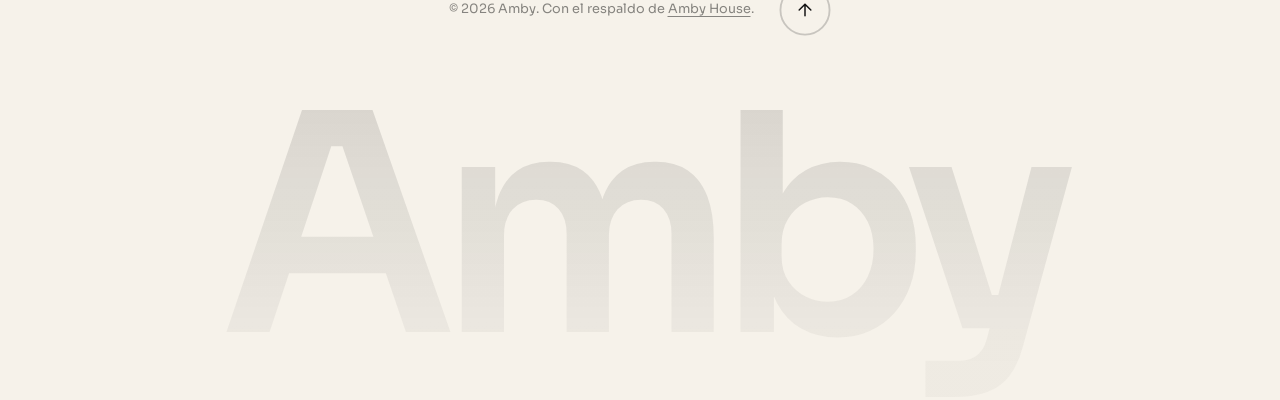
==== commit 099810c2: "update" ====
--- a/configurador.html
+++ b/configurador.html
@@ -6,7 +6,7 @@
 <title>Configurá tu proyecto | Amby</title>
 <meta name="description" content="Elegí modelo, fachada, terminación y extras de tu casa modular en steel frame y envianos tu proyecto por WhatsApp.">
 <link rel="canonical" href="https://TU-DOMINIO.com.ar/configurador.html">
-<meta name="theme-color" content="#141414">
+<meta name="theme-color" content="#FDFCFA">
 <meta property="og:type" content="website"><meta property="og:locale" content="es_AR">
 <meta property="og:title" content="Configurá tu proyecto | Amby"><meta property="og:description" content="Armá tu casa modular en minutos.">
 <meta property="og:image" content="https://amby-nine.vercel.app/img/og.jpg"><meta property="og:image:type" content="image/jpeg"><meta property="og:image:width" content="1734"><meta property="og:image:height" content="907"><meta property="og:image:alt" content="Casa modular de Amby en steel frame al atardecer"><meta property="og:site_name" content="Amby"><meta name="twitter:card" content="summary_large_image"><meta name="twitter:image" content="https://amby-nine.vercel.app/img/og.jpg">
--- a/css/styles.css
+++ b/css/styles.css
@@ -1,10 +1,10 @@
-:root{--o:#F2A01E;--od:#B9740A;--ink:#141414;--iv:#F3EFE8;--r:20px;--f:'Sora',system-ui,sans-serif;--s:'Cormorant Garamond',Georgia,serif;--e:cubic-bezier(.2,.7,.2,1);--pad:clamp(1.1rem,4vw,2.5rem);--ln:rgba(128,128,128,.35)}
+:root{--o:#F2A01E;--od:#B9740A;--ink:#141414;--iv:#FDFCFA;--r:20px;--f:'Sora',system-ui,sans-serif;--s:var(--f);--ot:#8F5700;--sand:#F6F2EA;--e:cubic-bezier(.2,.7,.2,1);--pad:clamp(1.1rem,4vw,2.5rem);--ln:rgba(128,128,128,.35)}
 *{box-sizing:border-box;margin:0;min-width:0;-webkit-tap-highlight-color:transparent}
 html{scroll-behavior:smooth;scroll-padding-top:84px;overflow-x:clip;max-width:100%}
 @supports not (overflow:clip){html,body{overflow-x:hidden}}
 body{font:400 1.0625rem/1.7 var(--f);color:var(--ink);background:var(--iv);overflow-x:clip;max-width:100%;overflow-wrap:break-word;-webkit-font-smoothing:antialiased;animation:pg .8s var(--e)}
 @keyframes pg{from{opacity:0}}
-img,svg{max-width:100%;display:block}img{background:#2b2b2b;object-fit:cover;height:auto}
+img,svg{max-width:100%;display:block}img{background:#efebe3;object-fit:cover;height:auto}
 a{color:inherit}button{font:inherit;color:inherit}
 :focus{outline:0}:focus-visible{outline:3px solid var(--o);outline-offset:3px}
 .skip{position:absolute;left:-999px}.skip:focus{left:8px;top:8px;background:#fff;padding:8px;z-index:99}
@@ -17,7 +17,6 @@
 h3{font-weight:600;font-size:1.1rem;letter-spacing:0}
 .bar{position:fixed;top:0;left:0;height:2px;width:100%;background:var(--o);transform:scaleX(var(--p,0));transform-origin:0;z-index:60}
 .top{position:fixed;top:0;left:0;right:0;z-index:50;color:#fff;background:rgba(14,14,14,.85);backdrop-filter:blur(14px);transition:background .4s}
-body.home .top:not(.sc){background:linear-gradient(rgba(14,14,14,.5),transparent);backdrop-filter:none}
 .top .wrap{display:flex;align-items:center;justify-content:space-between;height:72px;transition:height .4s}.top.sc .wrap{height:60px}
 .brand{display:flex;gap:.5rem;align-items:center;text-decoration:none}
 .brand span{font:600 1.9rem/1 var(--f);color:var(--o);letter-spacing:-.04em}.brand small{font-size:.65rem;line-height:1.1}
@@ -26,7 +25,7 @@
 nav a:not(.btn)::after{content:"";position:absolute;left:0;bottom:-5px;height:1px;width:100%;background:var(--o);transform:scaleX(0);transform-origin:right;transition:transform .4s var(--e)}
 nav a:not(.btn):hover::after{transform:scaleX(1);transform-origin:left}
 .burger{display:none;background:0;border:0;width:44px;height:44px;cursor:pointer}
-.burger i{display:block;height:2px;background:#fff;margin:7px 10px;transition:transform .3s}
+.burger i{display:block;height:2px;background:var(--ink);margin:7px 10px;transition:transform .3s}
 .burger[aria-expanded=true] i:first-child{transform:translateY(4.5px) rotate(45deg)}.burger[aria-expanded=true] i:last-child{transform:translateY(-4.5px) rotate(-45deg)}
 .btn{display:inline-block;background:var(--o);color:var(--ink);font-weight:600;padding:.95rem 2rem;border-radius:99px;border:0;text-decoration:none;cursor:pointer;position:relative;overflow:hidden;transition:transform .25s var(--e),box-shadow .3s;user-select:none}
 .btn::after{content:"";position:absolute;inset:0;background:linear-gradient(100deg,transparent 30%,rgba(255,255,255,.6),transparent 70%);transform:translateX(-120%)}
@@ -35,10 +34,6 @@
 .btn[disabled]{opacity:.35;pointer-events:none}
 .link{font-weight:600;text-underline-offset:6px;text-decoration-color:var(--o)}
 .hero{position:relative;min-height:100svh;display:grid;align-items:end;color:#fff;isolation:isolate;overflow:hidden;padding:9rem 0 clamp(3rem,9vh,6rem)}
-.hero-img{position:absolute;inset:0;z-index:-1}
-.hero-img img{width:100%;height:116%;transform:translateY(var(--py,0));animation:zoom 2.2s var(--e) both}
-.hero-img::after{content:"";position:absolute;inset:0;background:linear-gradient(180deg,rgba(14,14,14,.45),rgba(14,14,14,.05) 40%,rgba(14,14,14,.9))}
-@keyframes zoom{from{scale:1.18;opacity:.3}}
 .hero h1{font-size:clamp(2.2rem,7.5vw,6rem);max-width:13ch}.hero h1 span{display:block;overflow:hidden;padding-bottom:.08em}
 .hero h1 span>i{display:block;font-style:normal;animation:up 1s var(--e) both}.hero h1 span:nth-child(2)>i{animation-delay:.15s}
 .hero h1 b{font:italic 500 1.12em/1 var(--s);color:var(--o);letter-spacing:-.01em}
@@ -46,8 +41,6 @@
 .hero p{max-width:44ch;margin:1.8rem 0 2.2rem;font-size:1.1rem;color:rgba(255,255,255,.85);animation:fd 1s var(--e) .5s both}
 .acts{display:flex;gap:1.5rem;align-items:center;flex-wrap:wrap}.hero .acts{animation:fd 1s var(--e) .65s both}
 @keyframes fd{from{opacity:0;transform:translateY(16px)}}
-.hero::after{content:"";position:absolute;right:var(--pad);bottom:0;width:1px;height:70px;background:linear-gradient(var(--o),transparent);animation:cue 2.2s ease-in-out infinite;transform-origin:top}
-@keyframes cue{0%{transform:scaleY(0)}60%{transform:scaleY(1);opacity:1}100%{opacity:0}}
 .facts{background:var(--ink);color:#fff;padding-block:4rem}.facts .wrap{display:grid;grid-template-columns:repeat(3,minmax(0,1fr));gap:1.2rem}
 .facts p{border-top:1px solid var(--ln);padding-top:1rem;font-size:.8rem;letter-spacing:.12em;text-transform:uppercase}
 .facts strong{display:block;font-weight:500;font-size:clamp(2rem,6vw,4.5rem);line-height:1.1;letter-spacing:-.03em;text-transform:none;color:var(--o)}
@@ -77,22 +70,22 @@
 details{border-bottom:1px solid var(--ln);padding:1.3rem 0;max-width:780px}summary{cursor:pointer;font-weight:600;list-style:none;display:flex;justify-content:space-between;gap:1rem}summary::-webkit-details-marker{display:none}
 summary::after{content:"+";transition:transform .4s var(--e);font-size:1.5rem;line-height:1;color:var(--od)}details[open] summary::after{transform:rotate(135deg)}details p{margin-top:.7rem}
 .cta{text-align:center;background:radial-gradient(70% 90% at 50% 0%,rgba(242,160,30,.25),#0c0c0c 72%)}.cta .wrap{display:grid;gap:1.6rem;justify-items:center}.cta h2{margin:0;max-width:16ch;font-size:clamp(2.2rem,6vw,4.5rem)}.cta h2::before{margin-inline:auto;transform-origin:center}.cta p{max-width:48ch;opacity:.8}.cta .acts{justify-content:center}
-footer{background:#0c0c0c;color:#bbb;padding-block:3.5rem;font-size:.92rem;border-top:1px solid #222}footer .wrap{display:grid;gap:.6rem}.tiny{font-size:.78rem;opacity:.5}
+footer{background:var(--sand);color:#2a2a28;padding-block:3.5rem;font-size:.92rem;border-top:1px solid rgba(20,20,20,.12)}footer .wrap{display:grid;gap:.6rem}.tiny{font-size:.78rem;opacity:.5}
 .rv{opacity:0;transform:translateY(32px);transition:opacity .9s var(--e),transform .9s var(--e);transition-delay:var(--d,0s)}.rv.in{opacity:1;transform:none}
 .pg{padding-block:8rem 5rem}.pg h1{font-size:clamp(2.2rem,6vw,4rem);margin-bottom:.8rem}.pg>.wrap>p{margin-bottom:2.2rem;opacity:.75}
 .stp{list-style:none;padding:0;display:flex;gap:.5rem;margin-bottom:2.2rem}.stp li{flex:1;font-size:.8rem;padding-top:.7rem;border-top:2px solid var(--ln);transition:border-color .5s,color .5s;opacity:.55}.stp li.on{border-color:var(--o);opacity:1;font-weight:600}
 .cfg{display:grid;grid-template-columns:minmax(0,1fr) minmax(0,360px);gap:2.5rem;align-items:start}
 .opts{display:grid;grid-template-columns:repeat(auto-fill,minmax(min(100%,210px),1fr));gap:1rem}
-.opt{text-align:left;background:#fff;border:1.5px solid transparent;border-radius:18px;padding:1.3rem;cursor:pointer;display:grid;gap:.4rem;transition:border-color .3s,transform .3s var(--e),box-shadow .3s}
+.opt{text-align:left;background:#fff;border:1.5px solid rgba(20,20,20,.1);border-radius:18px;padding:1.3rem;cursor:pointer;display:grid;gap:.4rem;transition:border-color .3s,transform .3s var(--e),box-shadow .3s}
 .opt:hover{transform:translateY(-5px);box-shadow:0 18px 36px rgba(0,0,0,.1)}.opt[aria-pressed=true]{border-color:var(--o);box-shadow:0 0 0 4px rgba(242,160,30,.18)}
 .opt small{opacity:.65}.sw{width:100%;height:60px;border-radius:12px;margin-bottom:.4rem;box-shadow:inset 0 0 0 1px rgba(0,0,0,.12)}
 .panel{animation:fade .6s var(--e)}@keyframes fade{from{opacity:0;transform:translateX(20px)}}
 .nav2{display:flex;justify-content:space-between;margin-top:2rem}
-.side{position:sticky;top:92px;background:var(--ink);color:#fff;border-radius:var(--r);padding:1.6rem;display:grid;gap:1.2rem}
+.side{position:sticky;top:92px;background:#fff;color:var(--ink);box-shadow:0 14px 34px rgba(0,0,0,.08);border:1px solid rgba(20,20,20,.08);border-radius:var(--r);padding:1.6rem;display:grid;gap:1.2rem}
 .side svg{width:100%;height:auto}.side .roof,.side .wall{transition:fill .6s}
 .side dl{display:grid;grid-template-columns:auto minmax(0,1fr);gap:.4rem 1rem;font-size:.9rem}.side dt{opacity:.6}.side dd{text-align:right;font-weight:600}
 .fm{display:grid;gap:1rem;max-width:520px}.fm label{display:grid;gap:.3rem;font-size:.9rem;font-weight:600}
-.fm input,.fm textarea{font:300 1rem var(--f);padding:.85rem 1rem;border:1.5px solid transparent;border-radius:14px;background:#fff;width:100%}.fm input:focus,.fm textarea:focus{border-color:var(--o)}
+.fm input,.fm textarea{font:300 1rem var(--f);padding:.85rem 1rem;border:1.5px solid rgba(20,20,20,.15);border-radius:14px;background:#fff;width:100%}.fm input:focus,.fm textarea:focus{border-color:var(--o)}
 .err{color:#b00020;font-size:.9rem}
 .md{display:grid;grid-template-columns:minmax(0,1.2fr) minmax(0,1fr);gap:clamp(1.5rem,4vw,3.5rem);align-items:start}
 .md .main{border-radius:var(--r);overflow:hidden;aspect-ratio:4/3}.md .main img{width:100%;height:100%}
@@ -104,7 +97,7 @@
 .grid figure.out{display:none}.grid figure.pop{animation:pop .6s var(--e)}@keyframes pop{from{opacity:0;transform:scale(.95)}}.grid.flt figure{grid-column:span 2}
 @media(max-width:860px){
  .burger{display:block}
- nav{position:absolute;top:100%;left:0;right:0;flex-direction:column;align-items:flex-start;background:#141414;padding:1.2rem var(--pad) 1.8rem;gap:1.2rem;clip-path:inset(0 0 100% 0);transition:clip-path .5s var(--e)}
+ nav{position:absolute;top:100%;left:0;right:0;flex-direction:column;align-items:flex-start;background:var(--iv);padding:1.2rem var(--pad) 1.8rem;gap:1.2rem;clip-path:inset(0 0 100% 0);transition:clip-path .5s var(--e)}
  nav.open{clip-path:inset(0)}
  .cfg,.md{grid-template-columns:minmax(0,1fr)}.side{position:static}
  .grid{grid-template-columns:repeat(2,minmax(0,1fr))}.grid figure,.grid figure:nth-child(-n+2),.grid.flt figure{grid-column:span 1}.grid figure:last-child:nth-child(odd){grid-column:span 2}
@@ -114,7 +107,7 @@
 @media(prefers-reduced-motion:reduce){*,*::before,*::after{animation:none!important;transition:none!important;scroll-behavior:auto!important}.rv{opacity:1;transform:none}.rv .im img,.rv.main img{scale:1}h2::before{transform:none}}
 /* ajustes: imágenes, placeholders, stepper, tipografía */
 h1,h2,h3,summary,.chip,.btn,.opt{overflow-wrap:normal;hyphens:none}
-.ph{background:#2b2b2b url("data:image/svg+xml,%3Csvg xmlns='http://www.w3.org/2000/svg' viewBox='0 0 64 64'%3E%3Cpath d='M10 52V30L32 10l22 20v22z' fill='none' stroke='%23F2A01E' stroke-width='1.5' opacity='.55'/%3E%3C/svg%3E") center/72px no-repeat}
+.ph{background:#efebe3 url("data:image/svg+xml,%3Csvg xmlns='http://www.w3.org/2000/svg' viewBox='0 0 64 64'%3E%3Cpath d='M10 52V30L32 10l22 20v22z' fill='none' stroke='%23F2A01E' stroke-width='1.5' opacity='.55'/%3E%3C/svg%3E") center/72px no-repeat}
 .panel h2{font-size:clamp(1.6rem,4vw,2.4rem);margin-bottom:1.6rem}.panel h2::before{display:none}
 .stl{display:none}
 @media(max-width:860px){
@@ -128,18 +121,18 @@
 }
 /* pulido general */
 ::selection{background:var(--o);color:var(--ink)}
-html{scrollbar-width:thin;scrollbar-color:var(--o) var(--ink)}
+html{scrollbar-width:thin;scrollbar-color:var(--o) var(--iv)}
 .btn{display:inline-flex;align-items:center;justify-content:center;white-space:nowrap;line-height:1.2;letter-spacing:.01em;padding:.9rem 1.9rem;font-size:.95rem}
 .btn.small{padding:.6rem 1.25rem;font-size:.85rem}
 .fm textarea{resize:none;height:7.5rem}
 .panel.still{animation:none}
-.opt .pr,.pr{font-style:normal;color:var(--od);font-weight:600;font-size:.9rem}
+.opt .pr,.pr{font-style:normal;color:var(--ot);font-weight:600;font-size:.9rem}
 .card .from{color:var(--o);font-weight:600;opacity:1}
 .side svg{max-height:210px;margin-inline:auto}.side dd small{display:block;opacity:.65;font-weight:400;font-size:.8rem}
-.tot{border-top:1px solid rgba(255,255,255,.18);padding-top:1.1rem;display:grid;gap:.3rem}.tot span{font-size:.72rem;letter-spacing:.12em;text-transform:uppercase;opacity:.65}
-.tot strong{font-weight:500;font-size:2.4rem;line-height:1;color:var(--o);letter-spacing:-.02em;font-variant-numeric:tabular-nums}.tot small{opacity:.5;font-size:.74rem;line-height:1.45}
+.tot{border-top:1px solid rgba(20,20,20,.15);padding-top:1.1rem;display:grid;gap:.3rem}.tot span{font-size:.72rem;letter-spacing:.12em;text-transform:uppercase;opacity:.65}
+.tot strong{font-weight:500;font-size:2.4rem;line-height:1;color:var(--od);letter-spacing:-.02em;font-variant-numeric:tabular-nums}.tot small{opacity:.5;font-size:.74rem;line-height:1.45}
 .mini{display:none}
-@media(min-width:861px){footer .wrap{grid-template-columns:minmax(0,1fr) auto}footer .tiny{grid-column:1/-1;border-top:1px solid #222;padding-top:1rem;margin-top:.8rem}}
+@media(min-width:861px){footer .wrap{grid-template-columns:minmax(0,1fr) auto}footer .tiny{grid-column:1/-1;border-top:1px solid rgba(20,20,20,.12);padding-top:1rem;margin-top:.8rem}}
 @media(max-width:860px){
  .nav2{flex-wrap:wrap;gap:.7rem;align-items:center}.mini{display:block;flex-basis:100%;text-align:center;font-size:.8rem;opacity:.85}.mini strong{color:var(--od);font-weight:600}
  .nav2 .btn{padding:.8rem 1.4rem;font-size:.92rem}#next{flex:1}
@@ -155,18 +148,17 @@
 /* footer */
 footer{padding-block:5rem 0;overflow:hidden;text-align:center}footer .wrap{display:block}
 .f-head{display:grid;justify-items:center;gap:1.3rem;padding-bottom:3rem}.f-head p{max-width:46ch;opacity:.7}.f-head .brand{justify-content:center}.f-head .brand span{font-size:2.6rem}
-.f-soc{display:flex;gap:.8rem}.f-soc a{width:46px;height:46px;border-radius:50%;border:1px solid #333;display:grid;place-items:center;transition:background .3s,border-color .3s,color .3s,transform .4s var(--e)}.f-soc a:hover{background:var(--o);border-color:var(--o);color:var(--ink);transform:translateY(-4px)}.f-soc svg{width:20px;height:20px}
+.f-soc{display:flex;gap:.8rem}.f-soc a{width:46px;height:46px;border-radius:50%;border:1px solid rgba(20,20,20,.25);display:grid;place-items:center;transition:background .3s,border-color .3s,color .3s,transform .4s var(--e)}.f-soc a:hover{background:var(--o);border-color:var(--o);color:var(--ink);transform:translateY(-4px)}.f-soc svg{width:20px;height:20px}
 .f-bot{display:flex;justify-content:center;align-items:center;gap:1.5rem;flex-wrap:wrap;padding-block:1.8rem;font-size:.8rem}.f-bot p{opacity:.55}.f-bot a{text-underline-offset:3px}
-.up{width:44px;height:44px;border-radius:50%;border:1px solid #333;background:0;color:#fff;cursor:pointer;font-size:1.1rem;transition:background .3s,border-color .3s,color .3s,transform .4s var(--e)}.up:hover{background:var(--o);border-color:var(--o);color:var(--ink);transform:translateY(-4px)}
+.up{width:44px;height:44px;border-radius:50%;border:1px solid rgba(20,20,20,.25);background:0;color:#fff;cursor:pointer;font-size:1.1rem;transition:background .3s,border-color .3s,color .3s,transform .4s var(--e)}.up:hover{background:var(--o);border-color:var(--o);color:var(--ink);transform:translateY(-4px)}
 .f-mark{font:600 clamp(5rem,27vw,19rem)/.78 var(--f);letter-spacing:-.06em;color:transparent;-webkit-text-stroke:1px rgba(255,255,255,.1);user-select:none;margin-bottom:-.06em;height:.8em;overflow:hidden}
-.hero-img.ph{background-image:none}
 /* footer compacto y hero móvil */
-footer{padding-top:4rem}.f-head{padding-bottom:2.2rem;gap:1.1rem}.f-tel{font-size:1.05rem;text-decoration:none;opacity:.85;transition:color .3s}.f-tel:hover{color:var(--o)}
-.f-links{display:grid;grid-template-columns:repeat(2,minmax(0,1fr));gap:2rem;padding:2.2rem 0;border-block:1px solid #222}
-.f-grp{display:grid;gap:1rem;justify-items:center;align-content:start}.f-grp>span{font-size:.72rem;letter-spacing:.16em;text-transform:uppercase;color:var(--o);font-weight:600}
+footer{padding-top:4rem}.f-head{padding-bottom:2.2rem;gap:1.1rem}.f-tel{font-size:1.05rem;text-decoration:none;opacity:.85;transition:color .3s}.f-tel:hover{color:var(--ot)}
+.f-links{display:grid;grid-template-columns:repeat(2,minmax(0,1fr));gap:2rem;padding:2.2rem 0;border-block:1px solid rgba(20,20,20,.12)}
+.f-grp{display:grid;gap:1rem;justify-items:center;align-content:start}.f-grp>span{font-size:.72rem;letter-spacing:.16em;text-transform:uppercase;color:var(--ot);font-weight:600}
 .f-grp div{display:flex;flex-wrap:wrap;justify-content:center;gap:.5rem 1.6rem}
-.f-grp a{text-decoration:none;opacity:.78;padding-block:.15rem;background:linear-gradient(var(--o),var(--o)) 50% 100%/0 1px no-repeat;transition:opacity .3s,color .3s,background-size .4s var(--e),border-color .3s}.f-grp a:hover{opacity:1;color:#fff;background-size:100% 1px}
-.f-grp .pills{gap:.6rem}.f-grp .pills a{border:1px solid #333;border-radius:99px;padding:.4rem 1.1rem;background:none}.f-grp .pills a:hover{border-color:var(--o);color:var(--o)}
+.f-grp a{text-decoration:none;opacity:.78;padding-block:.15rem;background:linear-gradient(var(--o),var(--o)) 50% 100%/0 1px no-repeat;transition:opacity .3s,color .3s,background-size .4s var(--e),border-color .3s}.f-grp a:hover{opacity:1;color:var(--ink);background-size:100% 1px}
+.f-grp .pills{gap:.6rem}.f-grp .pills a{border:1px solid rgba(20,20,20,.25);border-radius:99px;padding:.4rem 1.1rem;background:none}.f-grp .pills a:hover{border-color:var(--o);color:var(--ot)}
 .f-grp .pills a.pcta{background:var(--o);border-color:var(--o);color:var(--ink);opacity:1;font-weight:600}.f-grp .pills a.pcta:hover{color:var(--ink);filter:brightness(1.08)}
 @media(max-width:700px){
  .f-links{grid-template-columns:minmax(0,1fr);gap:1.6rem;padding:1.8rem 0}.f-grp div{gap:.4rem 1.3rem}.f-grp .pills{gap:.5rem}
@@ -177,9 +169,9 @@
 .f-grp a{white-space:nowrap;flex:none}
 @media(max-width:700px){.hero .acts{margin-top:2.2rem}}
 /* ===== versión clara: domina el blanco ===== */
-.brand span i{font-style:normal;color:#fff}
-.top,body.home .top:not(.sc){background:var(--ink);color:#fff;backdrop-filter:none}.top.sc{box-shadow:0 1px 0 rgba(255,255,255,.08)}
-.burger i{background:#fff}
+.brand span i{font-style:normal;color:var(--ink)}
+.top,body.home .top:not(.sc){background:rgba(253,252,250,.92);color:var(--ink);backdrop-filter:blur(14px)}.top.sc{box-shadow:0 1px 0 rgba(20,20,20,.1)}
+.burger i{background:var(--ink)}
 .alt{background:#fff;color:var(--ink)}.dark{color:var(--ink)}
 .cta{background:radial-gradient(70% 90% at 50% 0%,rgba(242,160,30,.28),transparent 72%),var(--iv)}
 .facts{background:#fff;color:var(--ink)}.facts strong{color:var(--od)}
@@ -188,23 +180,19 @@
 /* hero */
 .hero{position:relative;min-height:100svh;display:grid;align-items:center;background:#141414;color:#fff;padding:8rem 0 clamp(3rem,9vh,6rem);text-align:center;isolation:isolate;overflow:hidden}
 .hero::after{display:none}
-.hero h1 b{color:var(--o)}.hero p{color:rgba(255,255,255,.88);margin:1.4rem auto 2rem;font-size:1.05rem}
+.hero h1 b{color:var(--od)}.hero p{color:var(--ink);margin:1.4rem auto 2rem;font-size:1.05rem}
 .hero .acts{margin-top:0;justify-content:center;align-items:center}
-.hero-img{position:absolute;inset:0;z-index:-1;margin:0}
-.hero-img picture{display:block;width:100%;height:100%}
-.hero-img img{width:100%;height:116%;object-fit:cover}
-.hero-img::after{content:"";position:absolute;inset:0;background:linear-gradient(180deg,rgba(14,14,14,.5),rgba(14,14,14,.3) 45%,rgba(14,14,14,.75))}
 @media(max-width:700px){
  .hero{padding-top:7rem}.hero p{display:block;font-size:.98rem;margin:1.1rem auto 1.6rem}.hero .acts{margin-top:0}
- nav{background:var(--ink);border-top:1px solid rgba(255,255,255,.1)}
+ nav{background:var(--iv);border-top:1px solid rgba(20,20,20,.1)}
 }
 /* marca de agua */
-.f-mark{font:600 clamp(5rem,27vw,19rem)/1.08 var(--f);letter-spacing:-.06em;color:transparent;-webkit-text-stroke:0;background:linear-gradient(180deg,rgba(255,255,255,.22),rgba(255,255,255,.04) 90%);-webkit-background-clip:text;background-clip:text;user-select:none;pointer-events:none;height:auto;margin:0;padding-bottom:.4rem;overflow:visible}
+.f-mark{font:600 clamp(5rem,27vw,19rem)/1.08 var(--f);letter-spacing:-.06em;color:transparent;-webkit-text-stroke:0;background:linear-gradient(180deg,rgba(20,20,20,.14),rgba(20,20,20,.03) 90%);-webkit-background-clip:text;background-clip:text;user-select:none;pointer-events:none;height:auto;margin:0;padding-bottom:.4rem;overflow:visible}
 footer{padding-bottom:0}
 /* botón subir */
-.up{position:relative;width:54px;height:54px;padding:0;border:0;background:none;color:#fff;border-radius:50%;cursor:pointer;display:grid;place-items:center;overflow:hidden;transition:transform .4s var(--e),color .3s}
+.up{position:relative;width:54px;height:54px;padding:0;border:0;background:none;color:var(--ink);border-radius:50%;cursor:pointer;display:grid;place-items:center;overflow:hidden;transition:transform .4s var(--e),color .3s}
 .up .rg{position:absolute;inset:0;width:100%;height:100%;transform:rotate(-90deg)}
-.up .tr{fill:none;stroke:#333;stroke-width:1.5}.up .pg2{fill:none;stroke:var(--o);stroke-width:2;stroke-linecap:round;stroke-dasharray:1;stroke-dashoffset:calc(1 - var(--p,0));transition:stroke-dashoffset .15s linear}
+.up .tr{fill:none;stroke:rgba(20,20,20,.2);stroke-width:1.5}.up .pg2{fill:none;stroke:var(--o);stroke-width:2;stroke-linecap:round;stroke-dasharray:1;stroke-dashoffset:calc(1 - var(--p,0));transition:stroke-dashoffset .15s linear}
 .up::before{content:"";position:absolute;inset:6px;border-radius:50%;background:var(--o);transform:scale(0);transition:transform .45s var(--e)}
 .up:hover,.up:focus-visible{background:none;transform:translateY(-4px);color:var(--ink)}.up:hover::before,.up:focus-visible::before{transform:scale(1)}
 .up .ar{position:relative;width:20px;height:20px;fill:none;stroke:currentColor;stroke-width:1.8;stroke-linecap:round;stroke-linejoin:round}
@@ -212,7 +200,6 @@
 @keyframes arr{0%{transform:translateY(0)}45%{transform:translateY(-24px);opacity:0}46%{transform:translateY(24px);opacity:0}100%{transform:translateY(0);opacity:1}}
 
 /* v2: una sola tipografía (Sora), pesos más firmes */
-:root{--s:var(--f)}
 h1,h2,h3{font-weight:500;letter-spacing:-.025em}
 .hero h1 b{font:inherit;font-weight:600;letter-spacing:inherit}
 .strip div{font:500 1.15rem/1 var(--f)}
@@ -229,68 +216,68 @@
 @keyframes wap{from{transform:scale(1);opacity:.7}to{transform:scale(1.6);opacity:0}}
 
 /* hero v3: la casa se arma módulo a módulo */
-.hero.hz{display:grid;align-items:center;min-height:100svh;padding:7rem 0 2.5rem;text-align:left;background:#111;color:#fff;position:relative;isolation:isolate;overflow:hidden}
+.hero.hz{display:grid;align-items:center;min-height:100svh;padding:7rem 0 2.5rem;text-align:left;background:var(--iv);color:var(--ink);position:relative;isolation:isolate;overflow:hidden}
 .hero.hz::before,.hero.hz::after{display:none}
-.hz-bg{position:absolute;inset:0;z-index:-1;background:radial-gradient(60% 50% at 72% 55%,rgba(242,160,30,.22),transparent 70%),linear-gradient(rgba(255,255,255,.05) 1px,transparent 1px) 0 0/48px 48px,linear-gradient(90deg,rgba(255,255,255,.05) 1px,transparent 1px) 0 0/48px 48px;-webkit-mask:radial-gradient(90% 80% at 60% 50%,#000 30%,transparent 100%);mask:radial-gradient(90% 80% at 60% 50%,#000 30%,transparent 100%)}
+.hz-bg{position:absolute;inset:0;z-index:-1;background:radial-gradient(60% 50% at 72% 55%,rgba(242,160,30,.22),transparent 70%),linear-gradient(rgba(20,20,20,.05) 1px,transparent 1px) 0 0/48px 48px,linear-gradient(90deg,rgba(20,20,20,.05) 1px,transparent 1px) 0 0/48px 48px;-webkit-mask:radial-gradient(90% 80% at 60% 50%,#000 30%,transparent 100%);mask:radial-gradient(90% 80% at 60% 50%,#000 30%,transparent 100%)}
 .hz-in{display:grid;gap:2.5rem 3rem;align-items:center}
 @media(min-width:961px){.hz-in{grid-template-columns:minmax(0,1fr) minmax(0,1.15fr)}}
 .hz-eye{font-size:.8rem;letter-spacing:.14em;text-transform:uppercase;color:var(--o);margin:0 0 1.2rem}
 .hero.hz h1{margin:0;max-width:none;font-size:clamp(2.7rem,7.2vw,6rem);line-height:1;font-weight:500;letter-spacing:-.04em}
 .hero.hz h1 span{display:block;overflow:hidden;padding-bottom:.08em}
 .hero.hz h1 i{display:block;font-style:normal;animation:hzup 1s var(--e) both}.hero.hz h1 span+span i{animation-delay:.12s}
-.hero.hz h1 b{font:inherit;font-weight:600;color:var(--o)}
+.hero.hz h1 b{font:inherit;font-weight:600;color:var(--od)}
 @keyframes hzup{from{transform:translateY(105%)}}
 .hero.hz .hz-sub{margin:1.4rem 0 1.8rem;max-width:44ch;opacity:.8;font-size:1.08rem}.hero.hz .acts{justify-content:flex-start}
-.hz-stage{display:grid;gap:1rem;padding:1rem 1.2rem 1.2rem;border:1px solid rgba(255,255,255,.14);border-radius:var(--r);background:rgba(255,255,255,.03);backdrop-filter:blur(8px)}
+.hz-stage{display:grid;gap:1rem;padding:1rem 1.2rem 1.2rem;border:1px solid rgba(20,20,20,.14);border-radius:var(--r);background:rgba(255,255,255,.6);backdrop-filter:blur(8px)}
 .hz-stage svg{width:100%;height:auto;overflow:visible;transform:perspective(1000px) rotateX(var(--rx,0deg)) rotateY(var(--ry,0deg));transition:transform .5s var(--e)}
-.hz-stage .gr{stroke:rgba(255,255,255,.35);stroke-width:1.5}.hz-stage .sh{fill:rgba(0,0,0,.45)}
+.hz-stage .gr{stroke:rgba(20,20,20,.35);stroke-width:1.5}.hz-stage .sh{fill:rgba(0,0,0,.15)}
 .bk{transition:transform .9s var(--e),opacity .6s}
-.wl{fill:var(--wall,#a9703a);stroke:rgba(255,255,255,.3);stroke-width:1.5;transition:fill .5s}
-.sl{stroke:rgba(0,0,0,.2);stroke-width:2}.gl{fill:#ffd98a;opacity:.92;stroke:#0e0e0e;stroke-width:3}.rf{fill:#0e0e0e;stroke:rgba(255,255,255,.25)}
-.dm{fill:var(--o);transition:transform .9s var(--e)}.dt{fill:#fff;font:500 13px var(--f);letter-spacing:.04em}
+.wl{fill:var(--wall,#a9703a);stroke:rgba(20,20,20,.3);stroke-width:1.5;transition:fill .5s}
+.sl{stroke:rgba(0,0,0,.2);stroke-width:2}.gl{fill:#ffd98a;opacity:.92;stroke:#0e0e0e;stroke-width:3}.rf{fill:#0e0e0e;stroke:rgba(20,20,20,.25)}
+.dm{fill:var(--o);transition:transform .9s var(--e)}.dt{fill:var(--ink);font:500 13px var(--f);letter-spacing:.04em}
 .hz-read{display:flex;align-items:center;gap:1.2rem}.hz-read>div:nth-child(2){display:grid;gap:.15rem;flex:1}
 .hz-big{display:flex;align-items:baseline;gap:.3rem}.hz-big b{font:500 clamp(3rem,7vw,4.6rem)/1 var(--f);letter-spacing:-.04em;min-width:2ch}.hz-big span{opacity:.7}
-.hz-read strong{font-weight:500;font-size:1.2rem}.hz-read small{opacity:.7}.hz-read em{font-style:normal;color:var(--o);font-size:.95rem}
-.hz-go{width:46px;height:46px;border-radius:50%;display:grid;place-items:center;border:1px solid rgba(255,255,255,.35);transition:background .3s,color .3s}.hz-go:hover{background:var(--o);color:#111;border-color:var(--o)}
+.hz-read strong{font-weight:500;font-size:1.2rem}.hz-read small{opacity:.7}.hz-read em{font-style:normal;color:var(--ot);font-size:.95rem}
+.hz-go{width:46px;height:46px;border-radius:50%;display:grid;place-items:center;border:1px solid rgba(20,20,20,.35);transition:background .3s,color .3s}.hz-go:hover{background:var(--o);color:#111;border-color:var(--o)}
 .hz-ctl{display:flex;justify-content:space-between;align-items:center;gap:1rem;flex-wrap:wrap}
-.hz-pills{display:flex;gap:.4rem}.hz-pills button{padding:.5rem .9rem;border-radius:99px;border:1px solid rgba(255,255,255,.25);background:0;color:#fff;font:600 .85rem var(--f);cursor:pointer;transition:background .3s,color .3s}
+.hz-pills{display:flex;gap:.4rem}.hz-pills button{padding:.5rem .9rem;border-radius:99px;border:1px solid rgba(20,20,20,.25);background:0;color:var(--ink);font:600 .85rem var(--f);cursor:pointer;transition:background .3s,color .3s}
 .hz-pills button[aria-pressed=true]{background:var(--o);border-color:var(--o);color:#111}
-.hz-fac{display:flex;gap:.5rem}.hz-fac button{width:28px;height:28px;border-radius:50%;background:var(--c);border:2px solid rgba(255,255,255,.25);cursor:pointer}.hz-fac button[aria-pressed=true]{outline:2px solid var(--o);outline-offset:2px}
-.hz-stats{grid-column:1/-1;list-style:none;margin:1rem 0 0;padding:1.2rem 0 0;border-top:1px solid rgba(255,255,255,.14);display:grid;grid-template-columns:repeat(auto-fit,minmax(150px,1fr));gap:1rem}
+.hz-fac{display:flex;gap:.5rem}.hz-fac button{width:28px;height:28px;border-radius:50%;background:var(--c);border:2px solid rgba(20,20,20,.25);cursor:pointer}.hz-fac button[aria-pressed=true]{outline:2px solid var(--o);outline-offset:2px}
+.hz-stats{grid-column:1/-1;list-style:none;margin:1rem 0 0;padding:1.2rem 0 0;border-top:1px solid rgba(20,20,20,.14);display:grid;grid-template-columns:repeat(auto-fit,minmax(150px,1fr));gap:1rem}
 .hz-stats strong{display:block;font-weight:500}.hz-stats span{opacity:.65;font-size:.88rem}
 @media(prefers-reduced-motion:reduce){.bk,.dm,.hero.hz h1 i{transition:none;animation:none}}
 
 /* proceso: escena guiada por scroll */
-.pz{position:relative;background:#111;color:#fff}
-.pz-st{position:relative;padding:clamp(4rem,9vw,7rem) 0;display:grid;align-items:center;overflow:hidden;background:radial-gradient(55% 45% at 70% 55%,rgba(242,160,30,.16),transparent 70%),linear-gradient(rgba(255,255,255,.05) 1px,transparent 1px) 0 0/48px 48px,linear-gradient(90deg,rgba(255,255,255,.05) 1px,transparent 1px) 0 0/48px 48px}
+.pz{position:relative;background:#fff;color:var(--ink)}
+.pz-st{position:relative;padding:clamp(4rem,9vw,7rem) 0;display:grid;align-items:center;overflow:hidden;background:radial-gradient(55% 45% at 70% 55%,rgba(242,160,30,.16),transparent 70%),linear-gradient(rgba(20,20,20,.05) 1px,transparent 1px) 0 0/48px 48px,linear-gradient(90deg,rgba(20,20,20,.05) 1px,transparent 1px) 0 0/48px 48px}
 .pz-in{display:grid;gap:1.2rem;align-content:center}
 @media(min-width:961px){.pz-in{grid-template-columns:minmax(0,.85fr) minmax(0,1.3fr);grid-template-areas:"h s" "l s";gap:2rem 3rem}.pz-head{grid-area:h;align-self:end}#pz-svg{grid-area:s}.pz-list{grid-area:l;align-self:start}}
-.pz h2{margin:0;font-size:clamp(1.8rem,4.6vw,3.6rem);line-height:1.02;letter-spacing:-.035em;font-weight:500}.pz h2 b{font:inherit;font-weight:600;color:var(--o)}
+.pz h2{margin:0;font-size:clamp(1.8rem,4.6vw,3.6rem);line-height:1.02;letter-spacing:-.035em;font-weight:500}.pz h2 b{font:inherit;font-weight:600;color:var(--od)}
 #pz-svg{width:100%;height:auto;overflow:visible}
-.pz-shed{fill:rgba(255,255,255,.04);stroke:rgba(255,255,255,.3);stroke-width:1.5}
+.pz-shed{fill:rgba(20,20,20,.04);stroke:rgba(20,20,20,.3);stroke-width:1.5}
 .pz-tag{opacity:0}.pz-tag rect{fill:var(--o)}.pz-tag text{fill:#111;font:600 13px var(--f)}
-.pz .wl{fill-opacity:var(--fo,0);stroke:rgba(255,255,255,.6);stroke-dasharray:6 5;transition:none}.pz .sd .wl{stroke-dasharray:none;stroke:rgba(255,255,255,.3)}
+.pz .wl{fill-opacity:var(--fo,0);stroke:rgba(20,20,20,.6);stroke-dasharray:6 5;transition:none}.pz .sd .wl{stroke-dasharray:none;stroke:rgba(20,20,20,.3)}
 .pz .sl{opacity:var(--fo,0)}.pz .rf{opacity:var(--fo,0)}.pz .gl{opacity:var(--gl,0)}
 .pz-list{list-style:none;margin:0;padding:0;display:grid;gap:.5rem;counter-reset:z}
-.pz-list li{border-left:2px solid rgba(255,255,255,.15);padding:.2rem 0 .2rem 1rem;opacity:.45;transition:opacity .4s,border-color .4s}
+.pz-list li{border-left:2px solid rgba(20,20,20,.15);padding:.2rem 0 .2rem 1rem;opacity:.45;transition:opacity .4s,border-color .4s}
 .pz-list li.done{opacity:.7;border-color:rgba(242,160,30,.5)}.pz-list li.on{opacity:1;border-color:var(--o)}
 .pz-list h3{margin:0;font:500 1.1rem var(--f)}.pz-list h3::before{counter-increment:z;content:"0" counter(z);color:var(--o);margin-right:.7rem;font-size:.8rem}
 .pz-list p{margin:0;max-height:0;overflow:hidden;opacity:0;font-size:.95rem;transition:max-height .5s var(--e),opacity .4s,margin .4s}.pz-list li.on p{max-height:7rem;opacity:.8;margin-top:.3rem}
 .pz-list li{position:relative;cursor:pointer}
 .pz-list li::after{content:"";position:absolute;left:-2px;top:0;width:2px;height:100%;background:var(--o);transform:scaleY(var(--sp,0));transform-origin:top}
-.pz-list li.done,.pz-list li.on{border-color:rgba(255,255,255,.15)}
+.pz-list li.done,.pz-list li.on{border-color:rgba(20,20,20,.15)}
 .pz-list li:not(.on):hover{opacity:.85}.pz-list li:focus-visible{outline:2px solid var(--o);outline-offset:4px}
 
 /* steel frame en capas */
-.sf{position:relative;background:radial-gradient(55% 45% at 70% 55%,rgba(242,160,30,.16),transparent 70%),linear-gradient(rgba(255,255,255,.05) 1px,transparent 1px) 0 0/48px 48px,linear-gradient(90deg,rgba(255,255,255,.05) 1px,transparent 1px) 0 0/48px 48px,#111;color:#fff;padding:clamp(4rem,9vw,7rem) 0}
+.sf{position:relative;background:radial-gradient(55% 45% at 70% 55%,rgba(242,160,30,.16),transparent 70%),linear-gradient(rgba(20,20,20,.05) 1px,transparent 1px) 0 0/48px 48px,linear-gradient(90deg,rgba(20,20,20,.05) 1px,transparent 1px) 0 0/48px 48px,var(--iv);color:var(--ink);padding:clamp(4rem,9vw,7rem) 0}
 .sf-in{display:grid;gap:1.5rem}
 @media(min-width:961px){.sf-in{grid-template-columns:minmax(0,.85fr) minmax(0,1.2fr);grid-template-areas:"h s" "l s";gap:2rem 3rem}.sf-head{grid-area:h;align-self:end}#sf-svg{grid-area:s}.sf-list{grid-area:l;align-self:start}}
-.sf h2{margin:0;font-size:clamp(1.8rem,4.6vw,3.6rem);line-height:1.02;letter-spacing:-.035em;font-weight:500}.sf h2 b{font:inherit;font-weight:600;color:var(--o)}
+.sf h2{margin:0;font-size:clamp(1.8rem,4.6vw,3.6rem);line-height:1.02;letter-spacing:-.035em;font-weight:500}.sf h2 b{font:inherit;font-weight:600;color:var(--od)}
 .sf-lead{margin:1rem 0 0;max-width:44ch;opacity:.8}#sf-svg{width:100%;height:auto;overflow:visible}
-.ly{cursor:pointer;transition:transform 1s var(--e),opacity .4s}.ly .fr{filter:brightness(.72)}.ly .sd{filter:brightness(.5)}.ly .tp{stroke:rgba(255,255,255,.35)}
-.ly.on .tp,.ly.on .fr,.ly.on .sd{stroke:var(--o);stroke-width:2}.stud{stroke:#c9ced6;stroke-width:5;stroke-linecap:round}
+.ly{cursor:pointer;transition:transform 1s var(--e),opacity .4s}.ly .fr{filter:brightness(.72)}.ly .sd{filter:brightness(.5)}.ly .tp{stroke:rgba(20,20,20,.35)}
+.ly.on .tp,.ly.on .fr,.ly.on .sd{stroke:var(--o);stroke-width:2}.stud{stroke:#8c96a3;stroke-width:5;stroke-linecap:round}
 .sf-list.pz-list li.on{border-color:var(--o)}
-.sf .rules{margin-top:3.5rem}.sf .rules li{border-color:rgba(255,255,255,.15)}
+.sf .rules{margin-top:3.5rem}.sf .rules li{border-color:rgba(20,20,20,.15)}
 /* logo WhatsApp y galería */
 .btn .wi{width:1.15em;height:1.15em;margin-right:.5rem;vertical-align:-.2em}
 @media(min-width:861px){
@@ -348,29 +335,29 @@
 .no-intro #intro{display:none}
 html.intro-on{overflow:hidden}
 .intro-on .hero.hz *{animation-play-state:paused!important}
-#intro{--tw:clamp(290px,66vw,560px);position:fixed;inset:0;z-index:200;display:grid;align-content:center;background:#141414;color:#fff;overflow:hidden;animation:inout .75s cubic-bezier(.7,0,.2,1) 3.45s both}
+#intro{--tw:clamp(290px,66vw,560px);position:fixed;inset:0;z-index:200;display:grid;align-content:center;background:var(--iv);color:var(--ink);overflow:hidden;animation:inout .75s cubic-bezier(.7,0,.2,1) 3.45s both}
 #intro.skipping{animation:inout .45s cubic-bezier(.7,0,.2,1) both}
 .in-stage{width:100%}
 .in-logo{text-align:center;padding:0 1rem 1.6rem}
 .in-logo span{display:block;font:600 clamp(3.6rem,15vw,6.8rem)/1 var(--f);letter-spacing:-.04em;color:var(--o)}
-.in-logo span i{font-style:normal;color:#fff}
-.in-logo small{display:block;margin-top:.9rem;font-size:clamp(.6rem,2.6vw,.8rem);letter-spacing:.22em;text-transform:uppercase;color:rgba(255,255,255,.7)}
+.in-logo span i{font-style:normal;color:var(--ink)}
+.in-logo small{display:block;margin-top:.9rem;font-size:clamp(.6rem,2.6vw,.8rem);letter-spacing:.22em;text-transform:uppercase;color:rgba(20,20,20,.65)}
 .in-lane{position:relative;height:calc(var(--tw)*170/520)}
 .in-truck,.in-cover{position:absolute;left:0;animation:intruck 3s cubic-bezier(.55,.05,.3,1) .2s both}
 .in-truck{bottom:0;width:var(--tw);z-index:3}
 .in-truck svg{display:block;width:100%;height:auto;overflow:visible;animation:inbump .32s ease-in-out infinite alternate}
-.in-cover{top:-340px;bottom:0;width:260vw;margin-left:calc(var(--tw)*.027);background:#141414;z-index:1}
-.in-road{position:absolute;left:0;right:0;bottom:-1px;height:2px;background:rgba(255,255,255,.2);z-index:2}
-.in-road::after{content:"";position:absolute;left:0;right:0;top:14px;height:3px;background:linear-gradient(90deg,rgba(255,255,255,.22) 26px,transparent 26px) 0 0/62px 3px repeat-x;animation:inroad .52s linear infinite}
+.in-cover{top:-340px;bottom:0;width:260vw;margin-left:calc(var(--tw)*.027);background:var(--iv);z-index:1}
+.in-road{position:absolute;left:0;right:0;bottom:-1px;height:2px;background:rgba(20,20,20,.25);z-index:2}
+.in-road::after{content:"";position:absolute;left:0;right:0;top:14px;height:3px;background:linear-gradient(90deg,rgba(20,20,20,.22) 26px,transparent 26px) 0 0/62px 3px repeat-x;animation:inroad .52s linear infinite}
 .in-wh{transform-box:fill-box;transform-origin:center;animation:inspin .6s linear infinite}
-.in-sm{opacity:0;transform-box:fill-box;transform-origin:center;animation:insmoke 1.05s ease-out infinite}.in-sm circle{fill:#fff}
+.in-sm{opacity:0;transform-box:fill-box;transform-origin:center;animation:insmoke 1.05s ease-out infinite}.in-sm circle{fill:#b9b4a8}
 @keyframes intruck{from{transform:translateX(calc(var(--tw)*-1.06))}to{transform:translateX(100vw)}}
 @keyframes inout{to{transform:translateY(-100%)}}
 @keyframes inspin{to{transform:rotate(360deg)}}
 @keyframes inbump{to{transform:translateY(-1.5px)}}
 @keyframes inroad{to{background-position-x:-62px}}
 @keyframes insmoke{0%{opacity:.5;transform:translate(0,0) scale(.6)}100%{opacity:0;transform:translate(-34px,-30px) scale(2.1)}}
-.in-hint{text-align:center;margin:1.4rem 0 0;font-size:.7rem;letter-spacing:.18em;text-transform:uppercase;color:rgba(255,255,255,.45);opacity:0;animation:inhint .6s ease 1.2s forwards}
+.in-hint{text-align:center;margin:1.4rem 0 0;font-size:.7rem;letter-spacing:.18em;text-transform:uppercase;color:rgba(20,20,20,.5);opacity:0;animation:inhint .6s ease 1.2s forwards}
 @keyframes inhint{to{opacity:1}}
 @media(prefers-reduced-motion:reduce){#intro{display:none}}
 
@@ -385,13 +372,13 @@
 .ln .ln-p{display:flex;align-items:baseline;gap:.45rem;flex-wrap:wrap;margin:0}
 .ln .ln-p small{opacity:.65;font-size:.85rem}.ln .ln-p strong{font-weight:500;font-size:clamp(1.9rem,4vw,2.6rem);letter-spacing:-.03em;line-height:1.1}.ln .ln-p span{opacity:.65}
 .ln .ln-d{font-size:.95rem;opacity:.8;margin:0}
-.ln0{background:#e4e2dd;color:var(--ink)}.ln1{background:#9b9b95;color:var(--ink)}.ln2{background:#262626;color:#fff}.ln2 h3{color:var(--o)}
+.ln0{background:#fff;color:var(--ink)}.ln1{background:var(--sand);color:var(--ink)}.ln2{background:#FCEBC8;color:var(--ink)}
 .tbl-d{max-width:none;margin-top:2rem;padding-block:1rem}.tbl-d summary{font-size:1.05rem}
 .tbl{overflow-x:auto;margin-top:1.4rem;border-radius:14px;box-shadow:inset 0 0 0 1px var(--ln);-webkit-overflow-scrolling:touch}
 .tbl table{border-collapse:collapse;width:100%;min-width:760px;font-size:.88rem;line-height:1.45}
 .tbl th,.tbl td{text-align:left;vertical-align:top;padding:.85rem 1rem;border-bottom:1px solid var(--ln)}
 .tbl thead th{position:sticky;top:0;font-weight:600;background:var(--iv);border-bottom:2px solid var(--o)}
-.tbl tbody th{font-weight:600;width:15%;color:var(--od)}.tbl tbody tr:last-child>*{border-bottom:0}
+.tbl tbody th{font-weight:600;width:15%;color:var(--ot)}.tbl tbody tr:last-child>*{border-bottom:0}
 .tbl td{width:28%}
 .inc,.pay{display:grid;grid-template-columns:repeat(auto-fit,minmax(min(100%,260px),1fr));gap:2.4rem}.pay{margin-top:3.6rem;padding-top:2.6rem;border-top:1px solid var(--ln);grid-template-columns:minmax(0,1.5fr) minmax(0,1fr)}
 .inc h3,.pay h3{font-size:1.25rem;font-weight:500;letter-spacing:-.02em;margin-bottom:1rem}
@@ -402,7 +389,7 @@
 .pay-l li{padding-left:1.1rem}.pay-l li::before{width:3px;height:1.1rem;top:.85rem;border-radius:2px;background:var(--o)}
 .cv{display:grid;gap:.9rem}.cv p{border-radius:16px;padding:1rem 1.2rem;box-shadow:inset 0 0 0 1px var(--ln);display:grid;gap:.2rem}.cv strong{font-weight:500;font-size:1.2rem}.cv span{font-size:.88rem;opacity:.7}
 .vl-h{font-size:1.15rem;max-width:none;margin:0 0 -.4rem}.vl-h::before{display:none}
-.specs.vl dd{color:var(--od);font-size:1.15rem}
+.specs.vl dd{color:var(--ot);font-size:1.15rem}
 .thumbs .plan{background:#fff}.thumbs .plan img{aspect-ratio:auto;object-fit:contain;background:#fff}
 .pg .grid figure:nth-child(-n+2){grid-column:span 2}
 @media(max-width:860px){.pay{grid-template-columns:minmax(0,1fr)}.lead{margin-top:-1.2rem}.tbl-d{padding-inline:0}.pg .grid figure:nth-child(-n+2){grid-column:span 1}}
@@ -431,5 +418,9 @@
 @media(max-width:560px){.hz-ctl{padding-right:68px}}
 
 /* proceso: controles de pausa */
-.pz-ctl{display:flex;align-items:center;gap:.9rem;flex-wrap:wrap;margin-top:1.1rem;font-size:.85rem;color:rgba(255,255,255,.7)}.pz-ctl[hidden]{display:none}
-.pz-pp{background:0;border:1.5px solid rgba(255,255,255,.35);color:#fff;border-radius:99px;padding:.4rem 1rem;cursor:pointer;font:500 .85rem var(--f);transition:border-color .3s}.pz-pp:hover{border-color:var(--o)}.pz-pp:focus-visible{outline:2px solid var(--o);outline-offset:3px}
+.pz-ctl{display:flex;align-items:center;gap:.9rem;flex-wrap:wrap;margin-top:1.1rem;font-size:.85rem;color:rgba(20,20,20,.7)}.pz-ctl[hidden]{display:none}
+.pz-pp{background:0;border:1.5px solid rgba(20,20,20,.35);color:var(--ink);border-radius:99px;padding:.4rem 1rem;cursor:pointer;font:500 .85rem var(--f);transition:border-color .3s}.pz-pp:hover{border-color:var(--o)}.pz-pp:focus-visible{outline:2px solid var(--o);outline-offset:3px}
+
+/* tema claro: ritmo de fondos y títulos pequeños */
+#amby-house{background:#fff}#fabrica{background:var(--sand)}
+.hero.hz .hz-eye,.sf .hz-eye,.pz .hz-eye{color:var(--ot)}
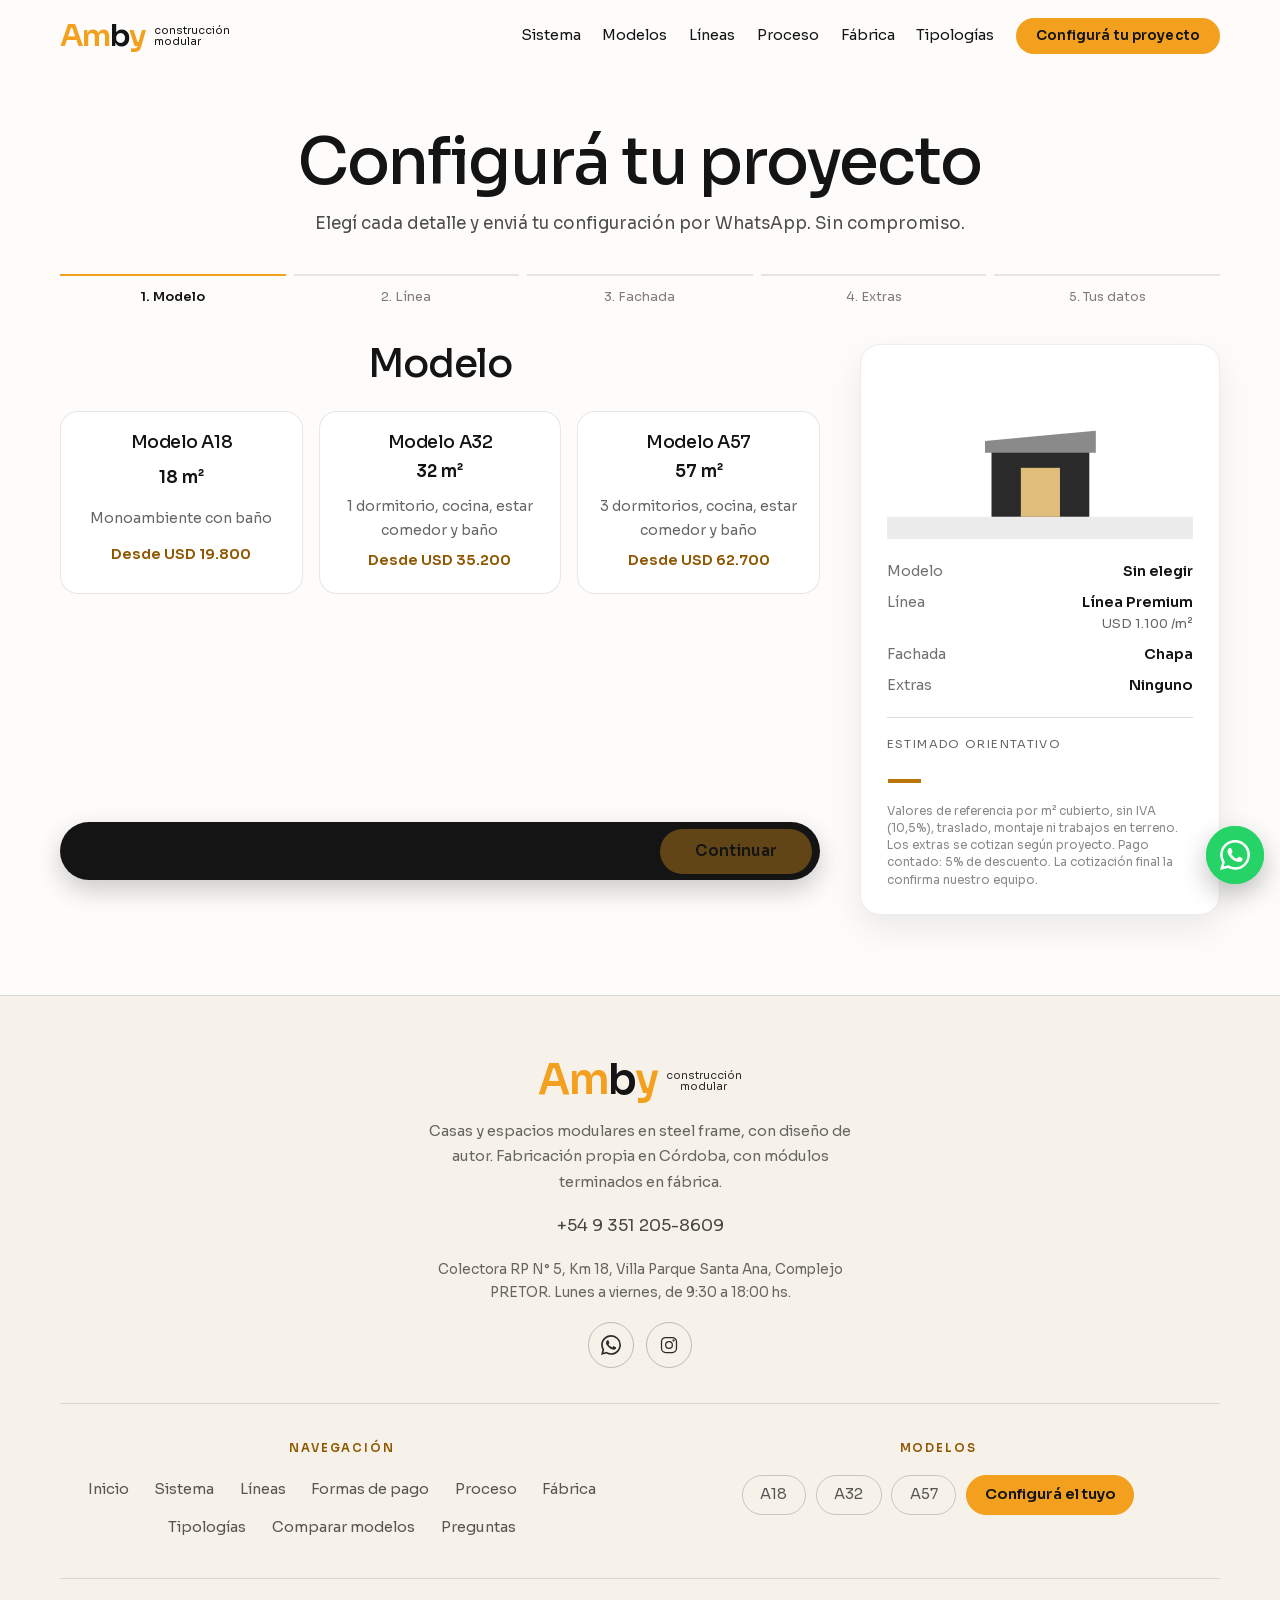
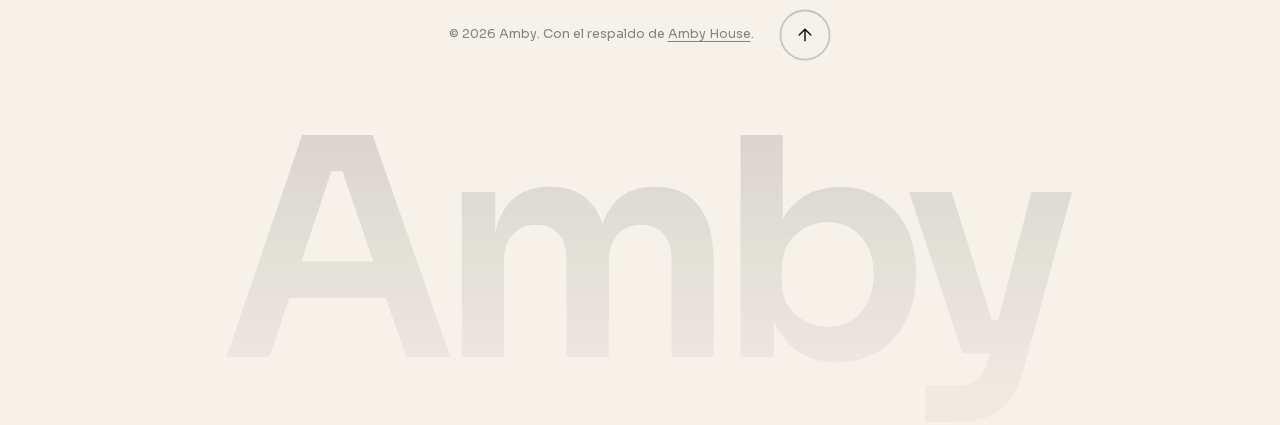
==== commit 89325eeb: "update" ====
--- a/configurador.html
+++ b/configurador.html
@@ -9,10 +9,9 @@
 <meta name="theme-color" content="#FDFCFA">
 <meta property="og:type" content="website"><meta property="og:locale" content="es_AR">
 <meta property="og:title" content="Configurá tu proyecto | Amby"><meta property="og:description" content="Armá tu casa modular en minutos.">
-<meta property="og:image" content="https://amby-nine.vercel.app/img/og.jpg"><meta property="og:image:type" content="image/jpeg"><meta property="og:image:width" content="1734"><meta property="og:image:height" content="907"><meta property="og:image:alt" content="Casa modular de Amby en steel frame al atardecer"><meta property="og:site_name" content="Amby"><meta name="twitter:card" content="summary_large_image"><meta name="twitter:image" content="https://amby-nine.vercel.app/img/og.jpg">
+<meta property="og:image" content="https://amby-nine.vercel.app/img/og-v2.jpg"><meta property="og:image:type" content="image/jpeg"><meta property="og:image:width" content="1200"><meta property="og:image:height" content="630"><meta property="og:image:alt" content="Modelo A32 de Amby: casa modular en steel frame con deck de madera"><meta property="og:site_name" content="Amby"><meta name="twitter:card" content="summary_large_image"><meta name="twitter:image" content="https://amby-nine.vercel.app/img/og-v2.jpg">
 <link rel="icon" href="favicon.ico" sizes="48x48"><link rel="icon" href="img/favicon.svg" type="image/svg+xml"><link rel="apple-touch-icon" href="apple-touch-icon.png"><link rel="manifest" href="site.webmanifest">
-<link rel="preconnect" href="https://fonts.googleapis.com"><link rel="preconnect" href="https://fonts.gstatic.com" crossorigin>
-<link rel="stylesheet" href="https://fonts.googleapis.com/css2?family=Sora:wght@400;500;600&display=swap">
+<link rel="preload" href="fonts/sora.woff" as="font" type="font/woff" crossorigin>
 <link rel="stylesheet" href="css/styles.css">
 <noscript><style>.rv{opacity:1;transform:none}</style></noscript>
 </head>
@@ -41,10 +40,10 @@
   </div>
   <div class="f-links">
     <div class="f-grp" role="navigation" aria-label="Navegación del sitio"><span>Navegación</span><div><a href="index.html">Inicio</a><a href="index.html#sistema">Sistema</a><a href="index.html#lineas">Líneas</a><a href="index.html#pagos">Formas de pago</a><a href="index.html#proceso">Proceso</a>
-<a href="index.html#fabrica">Fábrica</a><a href="proyectos.html">Tipologías</a><a href="index.html#faq">Preguntas</a></div></div>
+<a href="index.html#fabrica">Fábrica</a><a href="proyectos.html">Tipologías</a><a href="comparar.html">Comparar modelos</a><a href="index.html#faq">Preguntas</a></div></div>
     <div class="f-grp" role="navigation" aria-label="Modelos"><span>Modelos</span><div class="pills"><a href="modelo-a18.html">A18</a><a href="modelo-a32.html">A32</a><a href="modelo-a57.html">A57</a><a class="pcta" href="configurador.html">Configurá el tuyo</a></div></div>
   </div>
-  <div class="f-bot"><p>© <span id="y">2026</span> Amby. Con el respaldo de <a href="https://ambyhouse.com" rel="noopener">Amby House</a>.</p><button class="up" type="button" aria-label="Volver arriba"><svg class="rg" viewBox="0 0 44 44" aria-hidden="true"><circle class="tr" cx="22" cy="22" r="20"/><circle class="pg2" cx="22" cy="22" r="20" pathLength="1"/></svg><svg class="ar" viewBox="0 0 24 24" aria-hidden="true"><path d="M12 19V5M5 12l7-7 7 7"/></svg></button></div>
+  <div class="f-bot"><p>© <span id="y">2026</span> Amby. Con el respaldo de <a href="https://ambyhouse.vercel.app" rel="noopener">Amby House</a>.</p><button class="up" type="button" aria-label="Volver arriba"><svg class="rg" viewBox="0 0 44 44" aria-hidden="true"><circle class="tr" cx="22" cy="22" r="20"/><circle class="pg2" cx="22" cy="22" r="20" pathLength="1"/></svg><svg class="ar" viewBox="0 0 24 24" aria-hidden="true"><path d="M12 19V5M5 12l7-7 7 7"/></svg></button></div>
   <div class="f-mark" aria-hidden="true">Amby</div>
 </div></footer>
 <script src="js/data.js" defer></script>
--- a/css/styles.css
+++ b/css/styles.css
@@ -1,3 +1,9 @@
+/* Fuentes propias (sin depender de Google Fonts) */
+@font-face{font-family:'Sora';font-style:normal;font-weight:400 600;font-display:swap;src:url('../fonts/sora.woff') format('woff')}
+@font-face{font-family:'Poppins';font-style:normal;font-weight:400;font-display:swap;src:url('../fonts/poppins-400.woff') format('woff')}
+@font-face{font-family:'Poppins';font-style:normal;font-weight:500;font-display:swap;src:url('../fonts/poppins-500.woff') format('woff')}
+@font-face{font-family:'Poppins';font-style:normal;font-weight:600;font-display:swap;src:url('../fonts/poppins-600.woff') format('woff')}
+@font-face{font-family:'Poppins';font-style:normal;font-weight:700;font-display:swap;src:url('../fonts/poppins-700.woff') format('woff')}
 :root{--o:#F2A01E;--od:#B9740A;--ink:#141414;--iv:#FDFCFA;--r:20px;--f:'Sora',system-ui,sans-serif;--s:var(--f);--ot:#8F5700;--sand:#F6F2EA;--e:cubic-bezier(.2,.7,.2,1);--pad:clamp(1.1rem,4vw,2.5rem);--ln:rgba(128,128,128,.35)}
 *{box-sizing:border-box;margin:0;min-width:0;-webkit-tap-highlight-color:transparent}
 html{scroll-behavior:smooth;scroll-padding-top:84px;overflow-x:clip;max-width:100%}
@@ -424,3 +430,69 @@
 /* tema claro: ritmo de fondos y títulos pequeños */
 #amby-house{background:#fff}#fabrica{background:var(--sand)}
 .hero.hz .hz-eye,.sf .hz-eye,.pz .hz-eye{color:var(--ot)}
+
+/* ===== navbar v2: escritorio sin superposiciones + menú móvil compacto y centrado ===== */
+.top .wrap{gap:2rem}
+.brand{flex:none;position:relative;z-index:3}
+nav{gap:clamp(1rem,1.7vw,1.8rem)}
+nav a,nav .btn{white-space:nowrap}
+@media(max-width:1023px){
+ .burger{display:grid;place-items:center;position:relative;z-index:3;width:46px;height:46px;border-radius:50%;border:1px solid rgba(20,20,20,.18);background:rgba(255,255,255,.75);transition:border-color .3s,background .3s,transform .25s var(--e)}
+ .burger:active{transform:scale(.92)}
+ .burger i{position:absolute;left:50%;top:50%;width:18px;height:2px;margin:0;border-radius:2px;background:var(--ink);transition:transform .5s var(--e)}
+ .burger i:first-child{transform:translate(-50%,-4px)}
+ .burger i:last-child{transform:translate(-50%,4px)}
+ .burger[aria-expanded=true]{border-color:var(--o);background:var(--o)}
+ .burger[aria-expanded=true] i:first-child{transform:translate(-50%,0) rotate(45deg)}
+ .burger[aria-expanded=true] i:last-child{transform:translate(-50%,0) rotate(-45deg)}
+ .top::after{content:"";position:absolute;left:0;right:0;top:100%;height:100dvh;background:rgba(20,20,20,.28);opacity:0;pointer-events:none;transition:opacity .45s var(--e)}
+ .top:has(#menu.open)::after{opacity:1;pointer-events:auto}
+ nav{position:absolute;top:100%;left:0;right:0;z-index:2;display:flex;flex-direction:column;align-items:center;gap:0;
+  padding:1.5rem var(--pad) 1.8rem;border:0;border-top:1px solid rgba(20,20,20,.08);border-radius:0 0 26px 26px;
+  background:radial-gradient(70% 90% at 50% 0%,rgba(242,160,30,.16),transparent 75%),var(--iv);
+  box-shadow:0 26px 50px -12px rgba(20,20,20,.22);
+  clip-path:none;opacity:0;transform:translateY(-10px);visibility:hidden;
+  transition:opacity .4s var(--e),transform .5s var(--e),visibility 0s .5s}
+ nav.open{opacity:1;transform:none;visibility:visible;transition:opacity .4s var(--e),transform .5s var(--e),visibility 0s}
+ nav::before{content:"";width:44px;height:2px;border-radius:2px;background:var(--o);margin-bottom:.4rem;transform:scaleX(0);transition:transform .7s var(--e) .2s}
+ nav.open::before{transform:none}
+ nav>a:not(.btn){display:block;width:100%;text-align:center;font:500 1.3rem/1.2 var(--f);letter-spacing:-.02em;padding:.85rem 0;
+  background:linear-gradient(rgba(20,20,20,.14),rgba(20,20,20,.14)) center bottom/40px 1px no-repeat;
+  opacity:0;transform:translateY(10px);transition:opacity .5s var(--e),transform .5s var(--e),color .3s,background-size .4s var(--e)}
+ nav>a:not(.btn)::after,nav>a:not(.btn):hover::after{content:none}
+ nav>a:not(.btn):nth-last-child(2){background-size:0 1px}
+ nav.open>a:not(.btn){opacity:1;transform:none;transition-delay:var(--dl,0s),var(--dl,0s),0s,0s}
+ nav>a:not(.btn):active{color:var(--od);background-image:linear-gradient(var(--o),var(--o));background-size:72px 1px}
+ nav .btn.small{margin-top:1rem;padding:.9rem 2.2rem;font-size:.98rem;opacity:0;transform:translateY(10px);transition:opacity .5s var(--e),transform .5s var(--e),box-shadow .3s}
+ nav.open .btn.small{opacity:1;transform:none;transition-delay:.42s,.42s,0s}
+ nav.open .btn.small:active{transform:scale(.97);transition-delay:0s}
+ nav.open>:nth-child(1){--dl:.1s}nav.open>:nth-child(2){--dl:.15s}nav.open>:nth-child(3){--dl:.2s}nav.open>:nth-child(4){--dl:.25s}nav.open>:nth-child(5){--dl:.3s}nav.open>:nth-child(6){--dl:.35s}
+}
+@media(hover:hover) and (max-width:1023px){nav>a:not(.btn):hover{color:var(--od);background-image:linear-gradient(var(--o),var(--o));background-size:72px 1px}}
+@media(prefers-reduced-motion:reduce){nav,nav::before,nav>a,nav .btn,.top::after{transition-duration:.01s!important;transition-delay:0s!important}}
+
+/* ===== Amby + Amby House: cada tarjeta con su estética ===== */
+.sx{display:grid;grid-template-columns:repeat(2,minmax(0,1fr))}.sx article{padding:clamp(3.5rem,9vw,7rem) var(--pad);display:grid;align-items:center}.sx-b{max-width:520px;display:grid;gap:1.2rem;justify-items:start}
+.sx-a{background:radial-gradient(60% 55% at 0% 0%,rgba(242,160,30,.2),transparent 70%),var(--iv);color:var(--ink);font-family:'Sora',system-ui,sans-serif}.sx-a .sx-b{justify-self:end}
+.sx-e{font-size:.8rem;letter-spacing:.14em;text-transform:uppercase;font-weight:500;color:var(--ot)}
+.sx-am{font:600 clamp(3.2rem,8vw,5.4rem)/1 'Sora',system-ui,sans-serif;letter-spacing:-.04em;color:var(--o)}.sx-am i{font-style:normal;color:var(--ink)}
+.sx-d{max-width:38ch;line-height:1.7}.sx-a .sx-d{color:#4a4a46}
+.sx ul{list-style:none;padding:0;margin:.4rem 0 .6rem;width:100%}.sx-a li{padding:.7rem 0;border-top:1px solid rgba(20,20,20,.12);font-size:.95rem}.sx-a li:last-child{border-bottom:1px solid rgba(20,20,20,.12)}
+.sx-h{background:radial-gradient(70% 60% at 100% 100%,rgba(242,160,30,.16),transparent 70%),repeating-linear-gradient(90deg,#101010 0 16px,#0a0a0a 16px 22px);color:#F5F2EC;font-family:'Poppins',system-ui,sans-serif}.sx-h .sx-b{justify-self:start}
+.sx-h .sx-e{color:var(--o);letter-spacing:0;text-transform:none;font-size:.85rem}.sx-mk{font:700 clamp(2.6rem,6vw,4.2rem)/1 'Poppins',system-ui,sans-serif;letter-spacing:-.05em;color:var(--o)}.sx-mk b{color:#F5F2EC;font-weight:700}.sx-h .sx-d{color:rgba(245,242,236,.66)}
+.sx-h li{padding:.6rem 0 .6rem 1.2rem;border-top:1px solid rgba(245,242,236,.14);position:relative;font-size:.95rem}.sx-h li::before{content:"";position:absolute;left:0;top:1.3em;width:.5rem;height:2px;background:var(--o)}
+.sx-bh{display:inline-flex;background:var(--o);color:var(--ink);font:600 .95rem 'Poppins',system-ui,sans-serif;padding:.95rem 1.8rem;border-radius:4px;text-decoration:none;transition:transform .3s var(--e),box-shadow .3s}.sx-bh:hover{transform:translateY(-2px);box-shadow:0 10px 28px rgba(242,160,30,.35)}.sx-bh::after{content:"→";margin-left:.6rem;font-weight:400}
+@media(max-width:860px){.sx{grid-template-columns:minmax(0,1fr)}.sx-a .sx-b,.sx-h .sx-b{justify-self:start}}
+/* ===== contacto con formulario ===== */
+.cta2{text-align:left}.cta2 .wrap{display:grid;grid-template-columns:minmax(0,1fr) minmax(0,460px);gap:clamp(2rem,5vw,4rem);align-items:center;justify-items:stretch}.cta2 .acts{justify-content:flex-start}
+.cf2{display:grid;gap:1rem;background:#fff;color:var(--ink);border-radius:var(--r);padding:1.8rem 1.6rem;box-shadow:0 20px 50px rgba(0,0,0,.12)}.cf2 label{display:grid;gap:.35rem;font-size:.85rem;font-weight:500;color:#4a4a46}
+.cf2 input,.cf2 select,.cf2 textarea{font:400 1rem var(--f);color:var(--ink);background:var(--iv);border:1.5px solid rgba(20,20,20,.14);border-radius:14px;padding:.8rem .95rem;width:100%}.cf2 input:focus,.cf2 select:focus,.cf2 textarea:focus{border-color:var(--o);outline:0}
+.cf2 .btn{width:100%;justify-content:center}.cf2 .err{color:#b00020;font-size:.88rem;min-height:1.2em;margin:0}
+@media(max-width:860px){.cta2 .wrap{grid-template-columns:minmax(0,1fr)}}@media(max-width:700px){.cf2{padding:1.5rem 1.25rem}}
+/* ===== comparador ===== */
+.mas{margin-top:2.4rem;text-align:center}.cmp-lead{color:#4a4a46;max-width:52ch;margin:.8rem 0 0}
+.cmp-chips{display:flex;gap:.6rem;flex-wrap:wrap;margin:1.8rem 0 1.4rem}.cmp-chip{background:#fff;color:var(--ink);font:500 .9rem var(--f);border:1.5px solid rgba(20,20,20,.18);border-radius:99px;padding:.6rem 1.3rem;cursor:pointer;transition:background .3s,color .3s,border-color .3s}.cmp-chip:hover{border-color:var(--o)}.cmp-chip[aria-pressed=true]{background:var(--ink);color:#fff;border-color:var(--ink)}
+.cmp-w{overflow-x:auto;background:#fff;border:1px solid rgba(20,20,20,.12);border-radius:var(--r);-webkit-overflow-scrolling:touch}.cmp-t{width:100%;min-width:560px;border-collapse:collapse}
+.cmp-t th,.cmp-t td{padding:1.1rem 1.2rem;text-align:left;border-bottom:1px solid rgba(20,20,20,.1);font-size:.93rem;vertical-align:middle}.cmp-t thead th{vertical-align:bottom;padding-top:1.4rem}.cmp-t thead img{width:100%;max-width:190px;aspect-ratio:3/4;object-fit:cover;border-radius:14px;margin-bottom:.8rem}.cmp-t thead strong{display:block;font-size:1.3rem;letter-spacing:-.02em;font-weight:600}.cmp-t thead small{color:#6a6a66;font-weight:400}
+.cmp-t tbody th{font-weight:500;color:#6a6a66;width:24%;position:sticky;left:0;background:#fff;z-index:1}.cmp-t td{font-weight:500}.cmp-t td.hi{color:var(--ot);font-weight:600}.cmp-t tr:last-child th,.cmp-t tr:last-child td{border-bottom:0}.cmp-t .btn{margin:.2rem .4rem .2rem 0;padding:.65rem 1.2rem;font-size:.85rem}
+@media(max-width:700px){.cmp-t{min-width:470px}.cmp-t th,.cmp-t td{padding:.9rem .7rem;font-size:.85rem}.cmp-t thead img{max-width:112px}.cmp-t thead strong{font-size:1.05rem}.cmp-t tbody th{width:21%}.cmp-t .btn{display:flex;justify-content:center;margin:.3rem 0}}
